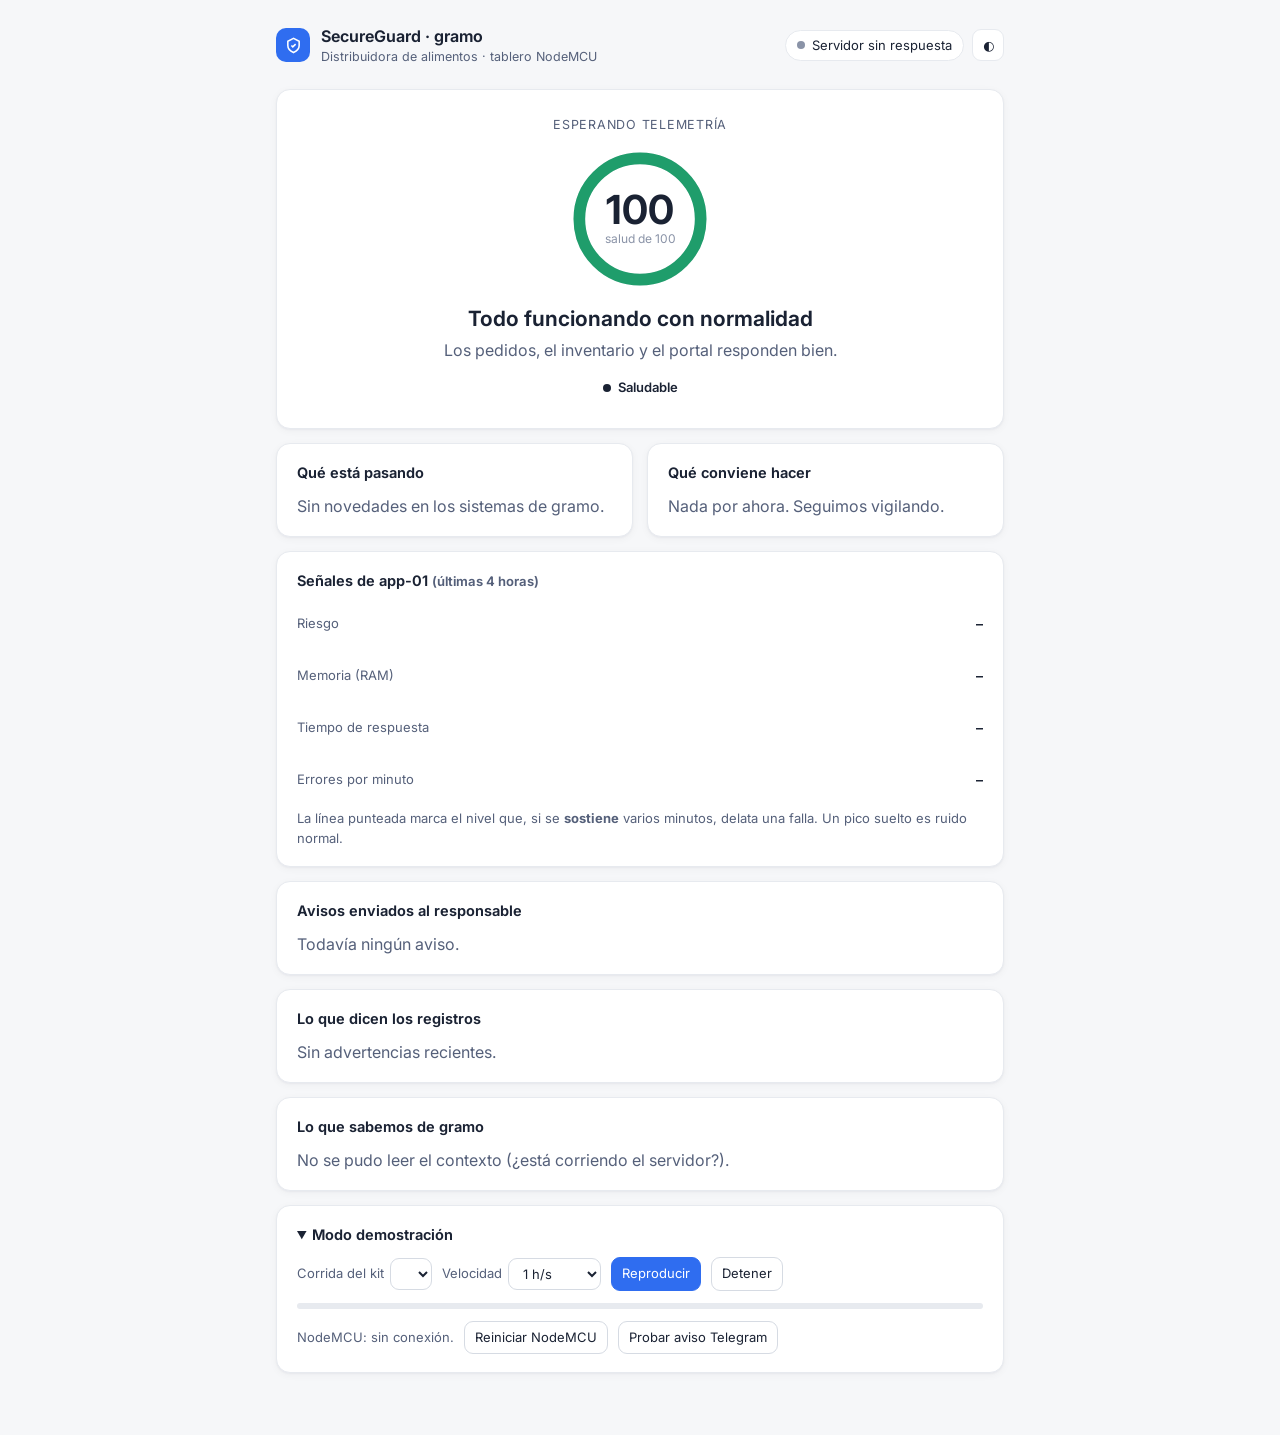
==== dashboard_nodemcu/web/index.html @ 8e13d4ff "Servidor y tablero NodeMCU para el cliente gramo Nuevo dashboard_nodemcu/: servidor FastAPI (puerto " ====
<!DOCTYPE html>
<html lang="es">
<head>
  <meta charset="UTF-8">
  <meta name="viewport" content="width=device-width, initial-scale=1.0">
  <meta name="description" content="SecureGuard · gramo — Vigilancia preventiva de la distribuidora gramo con NodeMCU.">
  <title>SecureGuard · gramo</title>
  <link rel="preconnect" href="https://fonts.googleapis.com">
  <link rel="preconnect" href="https://fonts.gstatic.com" crossorigin>
  <link href="https://fonts.googleapis.com/css2?family=Inter:wght@400;500;600;700&display=swap" rel="stylesheet">
  <link rel="stylesheet" href="style.css">
</head>
<body>
  <div class="wrap">
    <header class="app">
      <div class="brand">
        <div class="mark">
          <svg width="17" height="17" viewBox="0 0 24 24" fill="none" stroke="currentColor" stroke-width="2.2"><path d="M12 2 4 6v6c0 5 3.5 8 8 10 4.5-2 8-5 8-10V6z"/><path d="M9 12l2 2 4-4"/></svg>
        </div>
        <div>
          <div class="name">SecureGuard · gramo</div>
          <div class="tag">Distribuidora de alimentos · tablero NodeMCU</div>
        </div>
      </div>
      <div class="hbtns">
        <span class="pill"><span class="pdot" id="pdot"></span><span id="fuente">Sin datos</span></span>
        <button class="ibtn" id="themeBtn" aria-label="Cambiar tema">◐</button>
      </div>
    </header>

    <!-- ESTADO GENERAL -->
    <section class="hero">
      <div class="eyebrow" id="reloj">Esperando telemetría</div>
      <div class="status-ring">
        <svg viewBox="0 0 120 120">
          <circle cx="60" cy="60" r="52" fill="none" stroke="var(--line)" stroke-width="10"/>
          <circle id="ring" cx="60" cy="60" r="52" fill="none" stroke="var(--ok)" stroke-width="10" stroke-linecap="round" stroke-dasharray="326.7" stroke-dashoffset="0" style="transition:stroke-dashoffset .4s, stroke .4s"/>
        </svg>
        <div class="ring-label">
          <div class="score" id="score">100</div>
          <div class="of">salud de 100</div>
        </div>
      </div>
      <div class="headline" id="headline">Todo funcionando con normalidad</div>
      <div class="subline" id="subline">Los pedidos, el inventario y el portal responden bien.</div>
      <div class="badge" id="badge"><span class="bd"></span><span id="badgeTxt">Saludable</span></div>
    </section>

    <!-- QUE PASA / QUE HACER -->
    <div class="cols">
      <div class="card">
        <h3>Qué está pasando</h3>
        <div id="whatText" class="muted">Sin novedades en los sistemas de gramo.</div>
        <div class="note" id="ventana" hidden></div>
      </div>
      <div class="card">
        <h3>Qué conviene hacer</h3>
        <div id="doText" class="muted">Nada por ahora. Seguimos vigilando.</div>
      </div>
    </div>

    <!-- SEÑALES -->
    <section class="card">
      <h3>Señales de app-01 <span class="muted small">(últimas 4 horas)</span></h3>
      <div class="spark" data-campo="riesgo" data-titulo="Riesgo" data-unidad="" data-max="100" data-umbral="65"></div>
      <div class="spark" data-campo="ram" data-titulo="Memoria (RAM)" data-unidad="%" data-max="100" data-umbral="82"></div>
      <div class="spark" data-campo="latencia" data-titulo="Tiempo de respuesta" data-unidad=" ms" data-max="300" data-umbral="180"></div>
      <div class="spark" data-campo="errores" data-titulo="Errores por minuto" data-unidad="" data-max="15" data-umbral="4"></div>
      <div class="small muted">La línea punteada marca el nivel que, si se <b>sostiene</b> varios minutos, delata una falla. Un pico suelto es ruido normal.</div>
    </section>

    <!-- AVISOS -->
    <section class="card">
      <h3>Avisos enviados al responsable</h3>
      <div id="avisos" class="muted">Todavía ningún aviso.</div>
      <div class="small muted" id="telegram"></div>
    </section>

    <!-- REGISTROS -->
    <section class="card">
      <h3>Lo que dicen los registros</h3>
      <div id="registros" class="muted">Sin advertencias recientes.</div>
    </section>

    <!-- CONTEXTO -->
    <section class="card">
      <h3>Lo que sabemos de gramo</h3>
      <div id="contexto" class="muted">Cargando…</div>
    </section>

    <!-- CONTROL -->
    <details class="card demo" open>
      <summary>Modo demostración</summary>
      <div class="ctl">
        <label>Corrida del kit <select id="corrida"></select></label>
        <label>Velocidad <select id="velocidad">
          <option value="lenta">10 min/s</option>
          <option value="media" selected>1 h/s</option>
          <option value="rapida">4 h/s</option>
        </select></label>
        <button id="btnIniciar" class="primary">Reproducir</button>
        <button id="btnDetener">Detener</button>
      </div>
      <div class="bar"><div id="progreso"></div></div>
      <div class="ctl">
        <span id="nodemcu" class="small muted">NodeMCU: sin conexión.</span>
        <button id="btnNodeReset">Reiniciar NodeMCU</button>
        <button id="btnProbar">Probar aviso Telegram</button>
      </div>
    </details>
  </div>
  <div id="tip" class="tip" hidden></div>
  <script src="app.js"></script>
</body>
</html>
---- dashboard_nodemcu/web/style.css ----
/* ======================================================
   SecureGuard · gramo — Tablero NodeMCU
   Mismo lenguaje visual que dashboard/: sobrio, legible
   para quien no es de Sistemas; verde/ambar/rojo solo como estado.
   ====================================================== */

:root {
  --bg: #f6f7f9; --card: #ffffff; --line: #e7eaef; --line-strong: #d6dbe3;
  --ink: #1a2233; --ink-soft: #55607a; --ink-faint: #8a93a7;
  --accent: #2f6df0; --accent-soft: #eaf1fe;
  --ok: #1f9d6b;  --ok-bg: #e7f5ef;
  --warn: #c98a12; --warn-bg: #fbf2df;
  --crit: #d4473f; --crit-bg: #fbe9e8;
  --sans: "Inter", system-ui, -apple-system, "Segoe UI", sans-serif;
  --r: 14px;
  --shadow: 0 1px 2px rgba(20,30,50,.04), 0 2px 8px rgba(20,30,50,.04);
  color-scheme: light;
}
@media (prefers-color-scheme: dark) {
  :root:not([data-theme="light"]) {
    --bg: #0f131b; --card: #171c26; --line: #262d3a; --line-strong: #333c4d;
    --ink: #eaeef6; --ink-soft: #a3adc2; --ink-faint: #6b7589;
    --accent: #5b8ff5; --accent-soft: #1a2540;
    --ok: #35c489; --ok-bg: #11271f; --warn: #e5a93a; --warn-bg: #2a2212;
    --crit: #ec6a62; --crit-bg: #2c1615;
    --shadow: 0 1px 2px rgba(0,0,0,.3), 0 2px 10px rgba(0,0,0,.25);
    color-scheme: dark;
  }
}
:root[data-theme="dark"] {
  --bg: #0f131b; --card: #171c26; --line: #262d3a; --line-strong: #333c4d;
  --ink: #eaeef6; --ink-soft: #a3adc2; --ink-faint: #6b7589;
  --accent: #5b8ff5; --accent-soft: #1a2540;
  --ok: #35c489; --ok-bg: #11271f; --warn: #e5a93a; --warn-bg: #2a2212;
  --crit: #ec6a62; --crit-bg: #2c1615;
  --shadow: 0 1px 2px rgba(0,0,0,.3), 0 2px 10px rgba(0,0,0,.25);
  color-scheme: dark;
}

* { box-sizing: border-box; }
body { background: var(--bg); color: var(--ink); font-family: var(--sans); margin: 0; line-height: 1.5; -webkit-font-smoothing: antialiased; }
.wrap { max-width: 760px; margin: 0 auto; padding: 24px 16px 48px; }
.muted { color: var(--ink-soft); }
.small { font-size: 13px; }

.app { display: flex; align-items: center; justify-content: space-between; gap: 14px; margin-bottom: 22px; flex-wrap: wrap; }
.brand { display: flex; align-items: center; gap: 11px; }
.mark { width: 34px; height: 34px; border-radius: 10px; background: var(--accent); color: #fff; display: grid; place-items: center; }
.name { font-weight: 650; }
.tag { font-size: 12.5px; color: var(--ink-soft); }
.hbtns { display: flex; gap: 8px; align-items: center; }
.pill { display: inline-flex; align-items: center; gap: 7px; font-size: 13px; padding: 5px 11px; border: 1px solid var(--line); border-radius: 99px; background: var(--card); }
.pdot { width: 8px; height: 8px; border-radius: 50%; background: var(--ink-faint); }
.ibtn { border: 1px solid var(--line); background: var(--card); color: var(--ink); border-radius: 9px; width: 32px; height: 32px; cursor: pointer; }

.card, .hero { background: var(--card); border: 1px solid var(--line); border-radius: var(--r); box-shadow: var(--shadow); padding: 18px 20px; margin-bottom: 14px; }
.card h3 { margin: 0 0 10px; font-size: 14.5px; font-weight: 650; }
.hero { text-align: center; padding: 26px 20px; }
.eyebrow { font-size: 12.5px; color: var(--ink-soft); text-transform: uppercase; letter-spacing: .06em; }
.status-ring { position: relative; width: 140px; height: 140px; margin: 14px auto; }
.status-ring svg { transform: rotate(-90deg); width: 100%; height: 100%; }
.ring-label { position: absolute; inset: 0; display: grid; place-content: center; }
.score { font-size: 40px; font-weight: 700; line-height: 1; }
.of { font-size: 12px; color: var(--ink-faint); }
.headline { font-size: 21px; font-weight: 650; }
.subline { color: var(--ink-soft); max-width: 520px; margin: 4px auto 12px; }
.badge { display: inline-flex; align-items: center; gap: 7px; padding: 4px 12px; border-radius: 99px; font-size: 13px; font-weight: 600; }
.bd { width: 8px; height: 8px; border-radius: 50%; background: currentColor; }

.cols { display: grid; grid-template-columns: 1fr 1fr; gap: 14px; }
.cols { margin-bottom: 14px; }
.cols .card { margin-bottom: 0; }
@media (max-width: 640px) { .cols { grid-template-columns: 1fr; } }
.note { margin-top: 10px; font-size: 13px; padding: 8px 10px; border-radius: 9px; background: var(--accent-soft); color: var(--ink); }

/* Señales: una mini grafica por medida (un solo eje cada una) */
.spark { display: grid; grid-template-columns: 150px 1fr 74px; align-items: center; gap: 10px; margin-bottom: 8px; }
.spark .lbl { font-size: 13px; color: var(--ink-soft); }
.spark .val { font-size: 14px; font-weight: 600; text-align: right; font-variant-numeric: tabular-nums; }
.spark canvas { width: 100%; height: 44px; display: block; }
@media (max-width: 520px) { .spark { grid-template-columns: 1fr 64px; } .spark canvas { grid-column: 1 / -1; grid-row: 2; } }

.aviso { border: 1px solid var(--line); border-left: 4px solid var(--crit); border-radius: 10px; padding: 10px 12px; margin-bottom: 8px; color: var(--ink); }
.aviso .t { font-weight: 650; }
.aviso .m { font-size: 13px; color: var(--ink-soft); }
.ok-tag, .bad-tag { display: inline-block; font-size: 12px; font-weight: 600; padding: 1px 8px; border-radius: 99px; margin-top: 4px; }
.ok-tag { background: var(--ok-bg); color: var(--ok); }
.bad-tag { background: var(--crit-bg); color: var(--crit); }

.log { font-size: 13px; padding: 5px 0; border-bottom: 1px solid var(--line); color: var(--ink); }
.log:last-child { border-bottom: 0; }
.log .n { font-weight: 600; font-size: 11.5px; padding: 0 6px; border-radius: 5px; margin-right: 6px; }
.log .n.ERROR { background: var(--crit-bg); color: var(--crit); }
.log .n.WARN { background: var(--warn-bg); color: var(--warn); }

.ctx-list { margin: 4px 0 10px; padding-left: 18px; color: var(--ink); font-size: 13.5px; }

.demo summary { cursor: pointer; font-weight: 650; font-size: 14.5px; }
.ctl { display: flex; flex-wrap: wrap; gap: 10px; align-items: center; margin-top: 12px; font-size: 13px; }
.ctl label { display: flex; gap: 6px; align-items: center; color: var(--ink-soft); }
select, button { font: inherit; font-size: 13px; padding: 6px 10px; border-radius: 9px; border: 1px solid var(--line-strong); background: var(--card); color: var(--ink); }
button { cursor: pointer; }
button.primary { background: var(--accent); border-color: var(--accent); color: #fff; }
.bar { height: 6px; background: var(--line); border-radius: 99px; margin-top: 12px; overflow: hidden; }
.bar div { height: 100%; width: 0; background: var(--accent); transition: width .3s; }

.tip { position: fixed; pointer-events: none; background: var(--ink); color: var(--bg); font-size: 12px; padding: 5px 8px; border-radius: 7px; z-index: 10; white-space: nowrap; }
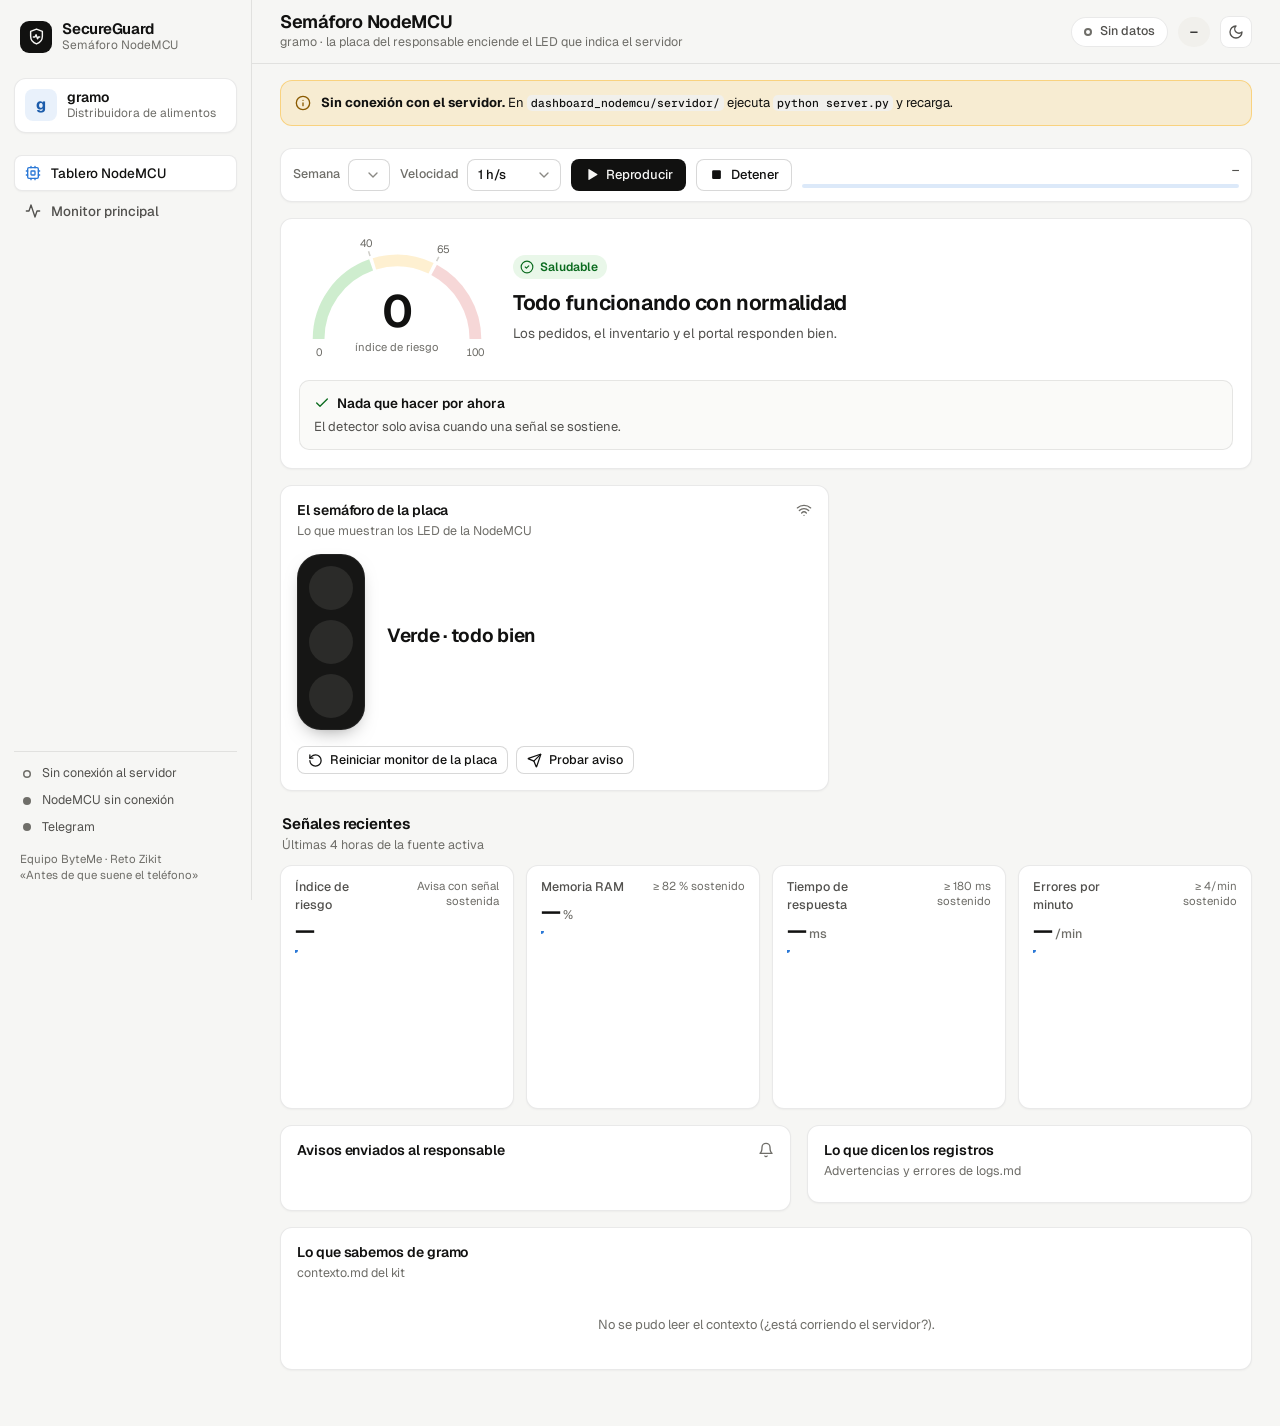
==== commit 084e54a8: "Actualizacion de archivos (nuevos y modificados, eliminando los viejos)" ====
--- a/dashboard_nodemcu/web/index.html
+++ b/dashboard_nodemcu/web/index.html
@@ -3,113 +3,182 @@
 <head>
   <meta charset="UTF-8">
   <meta name="viewport" content="width=device-width, initial-scale=1.0">
-  <meta name="description" content="SecureGuard · gramo — Vigilancia preventiva de la distribuidora gramo con NodeMCU.">
-  <title>SecureGuard · gramo</title>
+  <meta name="description" content="SecureGuard · gramo — Semáforo NodeMCU de la distribuidora de alimentos.">
+  <title>SecureGuard · Semáforo NodeMCU</title>
+  <link rel="icon" href="data:image/svg+xml,%3Csvg xmlns='http://www.w3.org/2000/svg' viewBox='0 0 32 32'%3E%3Crect width='32' height='32' rx='8' fill='%23111110'/%3E%3Cpath d='M16 6.5 9.5 9.2v5.4c0 4 2.7 7 6.5 8.4 3.8-1.4 6.5-4.4 6.5-8.4V9.2z' fill='none' stroke='%23fff' stroke-width='1.8' stroke-linejoin='round'/%3E%3Cpath d='M12.4 15.2h1.8l1.1-2.3 1.6 4.4 1.1-2.1h1.6' fill='none' stroke='%23fff' stroke-width='1.6' stroke-linecap='round' stroke-linejoin='round'/%3E%3C/svg%3E">
   <link rel="preconnect" href="https://fonts.googleapis.com">
   <link rel="preconnect" href="https://fonts.gstatic.com" crossorigin>
-  <link href="https://fonts.googleapis.com/css2?family=Inter:wght@400;500;600;700&display=swap" rel="stylesheet">
+  <link href="https://fonts.googleapis.com/css2?family=Geist:wght@400..700&family=Geist+Mono:wght@400..600&display=swap" rel="stylesheet">
+  <!-- Mismo sistema de diseno que el tablero principal (dashboard/) -->
+  <link rel="stylesheet" href="../../dashboard/style.css">
   <link rel="stylesheet" href="style.css">
+  <script>
+    try { var t = localStorage.getItem("sg-tema"); if (t) document.documentElement.dataset.theme = t; } catch (e) {}
+  </script>
 </head>
 <body>
-  <div class="wrap">
-    <header class="app">
+  <svg class="sprite" aria-hidden="true">
+    <defs>
+      <symbol id="i-logo" viewBox="0 0 24 24"><path d="M12 2.6 4.6 5.6v6.1c0 4.6 3.1 8.1 7.4 9.7 4.3-1.6 7.4-5.1 7.4-9.7V5.6z"/><path d="M8 12.6h2.1l1.3-2.8 1.9 5.1 1.3-2.3H16"/></symbol>
+      <symbol id="i-cpu" viewBox="0 0 24 24"><rect width="16" height="16" x="4" y="4" rx="2"/><rect width="6" height="6" x="9" y="9" rx="1"/><path d="M15 2v2M15 20v2M2 15h2M2 9h2M20 15h2M20 9h2M9 2v2M9 20v2"/></symbol>
+      <symbol id="i-activity" viewBox="0 0 24 24"><path d="M22 12h-4l-3 9L9 3l-3 9H2"/></symbol>
+      <symbol id="i-play" viewBox="0 0 24 24"><path d="M7 4.5v15a1 1 0 0 0 1.5.86l12.5-7.5a1 1 0 0 0 0-1.72L8.5 3.64A1 1 0 0 0 7 4.5z" fill="currentColor" stroke="none"/></symbol>
+      <symbol id="i-stop" viewBox="0 0 24 24"><rect x="5" y="5" width="14" height="14" rx="2" fill="currentColor" stroke="none"/></symbol>
+      <symbol id="i-rewind" viewBox="0 0 24 24"><path d="M3 12a9 9 0 1 0 9-9 9.75 9.75 0 0 0-6.74 2.74L3 8"/><path d="M3 3v5h5"/></symbol>
+      <symbol id="i-sun" viewBox="0 0 24 24"><circle cx="12" cy="12" r="4"/><path d="M12 2v2M12 20v2M4.93 4.93l1.41 1.41M17.66 17.66l1.41 1.41M2 12h2M20 12h2M6.34 17.66l-1.41 1.41M19.07 4.93l-1.41 1.41"/></symbol>
+      <symbol id="i-moon" viewBox="0 0 24 24"><path d="M12 3a6 6 0 0 0 9 9 9 9 0 1 1-9-9Z"/></symbol>
+      <symbol id="i-bell" viewBox="0 0 24 24"><path d="M6 8a6 6 0 0 1 12 0c0 7 3 9 3 9H3s3-2 3-9"/><path d="M10.3 21a1.94 1.94 0 0 0 3.4 0"/></symbol>
+      <symbol id="i-ok" viewBox="0 0 24 24"><circle cx="12" cy="12" r="10"/><path d="m9 12 2 2 4-4"/></symbol>
+      <symbol id="i-warn" viewBox="0 0 24 24"><path d="m21.73 18-8-14a2 2 0 0 0-3.48 0l-8 14A2 2 0 0 0 4 21h16a2 2 0 0 0 1.73-3"/><path d="M12 9v4"/><path d="M12 17h.01"/></symbol>
+      <symbol id="i-crit" viewBox="0 0 24 24"><path d="M12 16h.01"/><path d="M12 8v4"/><path d="M15.31 2a2 2 0 0 1 1.42.59l4.68 4.68A2 2 0 0 1 22 8.69v6.62a2 2 0 0 1-.59 1.42l-4.68 4.68a2 2 0 0 1-1.42.59H8.69a2 2 0 0 1-1.42-.59l-4.68-4.68A2 2 0 0 1 2 15.31V8.69a2 2 0 0 1 .59-1.42l4.68-4.68A2 2 0 0 1 8.69 2z"/></symbol>
+      <symbol id="i-send" viewBox="0 0 24 24"><path d="M14.54 21.69a.5.5 0 0 0 .94-.03l6.5-19a.5.5 0 0 0-.64-.63l-19 6.5a.5.5 0 0 0-.02.93l7.93 3.18a2 2 0 0 1 1.11 1.11z"/><path d="m21.85 2.15-10.94 10.94"/></symbol>
+      <symbol id="i-check" viewBox="0 0 24 24"><path d="M20 6 9 17l-5-5"/></symbol>
+      <symbol id="i-x" viewBox="0 0 24 24"><path d="M18 6 6 18"/><path d="m6 6 12 12"/></symbol>
+      <symbol id="i-clock" viewBox="0 0 24 24"><circle cx="12" cy="12" r="10"/><path d="M12 6v6l4 2"/></symbol>
+      <symbol id="i-calendar" viewBox="0 0 24 24"><path d="M8 2v4M16 2v4"/><rect width="18" height="18" x="3" y="4" rx="2"/><path d="M3 10h18"/></symbol>
+      <symbol id="i-info" viewBox="0 0 24 24"><circle cx="12" cy="12" r="10"/><path d="M12 16v-4"/><path d="M12 8h.01"/></symbol>
+      <symbol id="i-arrow" viewBox="0 0 24 24"><path d="M5 12h14"/><path d="m12 5 7 7-7 7"/></symbol>
+      <symbol id="i-wifi" viewBox="0 0 24 24"><path d="M12 20h.01"/><path d="M2 8.82a15 15 0 0 1 20 0"/><path d="M5 12.86a10 10 0 0 1 14 0"/><path d="M8.5 16.43a5 5 0 0 1 7 0"/></symbol>
+      <symbol id="i-database" viewBox="0 0 24 24"><ellipse cx="12" cy="5" rx="9" ry="3"/><path d="M3 5v14a9 3 0 0 0 18 0V5"/><path d="M3 12a9 3 0 0 0 18 0"/></symbol>
+    </defs>
+  </svg>
+
+  <div class="shell">
+    <aside class="sidebar" aria-label="Navegación">
       <div class="brand">
-        <div class="mark">
-          <svg width="17" height="17" viewBox="0 0 24 24" fill="none" stroke="currentColor" stroke-width="2.2"><path d="M12 2 4 6v6c0 5 3.5 8 8 10 4.5-2 8-5 8-10V6z"/><path d="M9 12l2 2 4-4"/></svg>
+        <span class="brand-mark"><svg><use href="#i-logo"/></svg></span>
+        <span><span class="brand-name">SecureGuard</span><span class="brand-sub">Semáforo NodeMCU</span></span>
+      </div>
+      <div class="tenant">
+        <span class="tenant-avatar" aria-hidden="true">g</span>
+        <span class="tenant-text"><span class="tenant-name">gramo</span><span class="tenant-sub">Distribuidora de alimentos</span></span>
+      </div>
+      <nav class="nav">
+        <a href="#" class="nav-item" aria-current="page"><svg><use href="#i-cpu"/></svg><span>Tablero NodeMCU</span></a>
+        <a href="http://localhost:9090/" class="nav-item" id="lnkPrincipal"><svg><use href="#i-activity"/></svg><span>Monitor principal</span></a>
+      </nav>
+      <div class="side-foot">
+        <div class="side-row"><span class="dot" id="dotServidor"></span><span id="txtServidor">Conectando…</span></div>
+        <div class="side-row"><span class="dot" id="dotPlaca"></span><span id="txtPlaca">NodeMCU sin conexión</span></div>
+        <div class="side-row"><span class="dot" id="dotTelegram"></span><span id="txtTelegram">Telegram</span></div>
+        <div class="side-credit">Equipo ByteMe · Reto Zikit<br>«Antes de que suene el teléfono»</div>
+      </div>
+    </aside>
+
+    <div class="main">
+      <header class="topbar">
+        <div class="top-title">
+          <h1>Semáforo NodeMCU</h1>
+          <p>gramo · la placa del responsable enciende el LED que indica el servidor</p>
         </div>
-        <div>
-          <div class="name">SecureGuard · gramo</div>
-          <div class="tag">Distribuidora de alimentos · tablero NodeMCU</div>
+        <div class="top-right">
+          <span class="live" id="livePill" data-modo="pausa"><span class="live-dot"></span><span id="liveTxt">Sin datos</span></span>
+          <span class="clock" id="reloj">—</span>
+          <button class="icon-btn" id="btnTema" aria-label="Cambiar tema claro u oscuro">
+            <svg class="only-light"><use href="#i-moon"/></svg><svg class="only-dark"><use href="#i-sun"/></svg>
+          </button>
         </div>
+      </header>
+
+      <div class="offline" id="offline" hidden>
+        <svg><use href="#i-info"/></svg>
+        <div><strong>Sin conexión con el servidor.</strong> En <code>dashboard_nodemcu/servidor/</code> ejecuta <code>python server.py</code> y recarga.</div>
       </div>
-      <div class="hbtns">
-        <span class="pill"><span class="pdot" id="pdot"></span><span id="fuente">Sin datos</span></span>
-        <button class="ibtn" id="themeBtn" aria-label="Cambiar tema">◐</button>
-      </div>
-    </header>
 
-    <!-- ESTADO GENERAL -->
-    <section class="hero">
-      <div class="eyebrow" id="reloj">Esperando telemetría</div>
-      <div class="status-ring">
-        <svg viewBox="0 0 120 120">
-          <circle cx="60" cy="60" r="52" fill="none" stroke="var(--line)" stroke-width="10"/>
-          <circle id="ring" cx="60" cy="60" r="52" fill="none" stroke="var(--ok)" stroke-width="10" stroke-linecap="round" stroke-dasharray="326.7" stroke-dashoffset="0" style="transition:stroke-dashoffset .4s, stroke .4s"/>
-        </svg>
-        <div class="ring-label">
-          <div class="score" id="score">100</div>
-          <div class="of">salud de 100</div>
-        </div>
-      </div>
-      <div class="headline" id="headline">Todo funcionando con normalidad</div>
-      <div class="subline" id="subline">Los pedidos, el inventario y el portal responden bien.</div>
-      <div class="badge" id="badge"><span class="bd"></span><span id="badgeTxt">Saludable</span></div>
-    </section>
+      <main class="content">
+        <!-- Controles: fuente de la telemetria -->
+        <section class="controls" aria-label="Repetición de una semana del kit">
+          <label class="field-inline"><span>Semana</span><select id="selCorrida"></select></label>
+          <label class="field-inline"><span>Velocidad</span>
+            <select id="selVelocidad">
+              <option value="lenta">10 min/s</option>
+              <option value="media" selected>1 h/s</option>
+              <option value="rapida">4 h/s</option>
+            </select>
+          </label>
+          <button class="btn btn-primary" id="btnIniciar"><svg><use href="#i-play"/></svg><span>Reproducir</span></button>
+          <button class="btn" id="btnDetener"><svg><use href="#i-stop"/></svg><span>Detener</span></button>
+          <div class="progress">
+            <div class="progress-txt"><span id="progTxt">—</span></div>
+            <div class="progress-bar"><i id="progBar"></i></div>
+          </div>
+        </section>
 
-    <!-- QUE PASA / QUE HACER -->
-    <div class="cols">
-      <div class="card">
-        <h3>Qué está pasando</h3>
-        <div id="whatText" class="muted">Sin novedades en los sistemas de gramo.</div>
-        <div class="note" id="ventana" hidden></div>
-      </div>
-      <div class="card">
-        <h3>Qué conviene hacer</h3>
-        <div id="doText" class="muted">Nada por ahora. Seguimos vigilando.</div>
-      </div>
+        <section class="nm-row">
+          <article class="card status-card">
+            <div class="status-top">
+              <div class="gauge" id="gauge" role="img" aria-label="Índice de riesgo"></div>
+              <div class="status-text">
+                <span class="status" id="badge" data-estado="verde"><svg><use href="#i-ok"/></svg><span>Saludable</span></span>
+                <h2 class="headline" id="headline">Todo funcionando con normalidad</h2>
+                <p class="subline" id="subline">Los pedidos, el inventario y el portal responden bien.</p>
+                <div class="note" id="nota" hidden><svg><use href="#i-calendar"/></svg><span></span></div>
+              </div>
+            </div>
+            <div class="todo" id="queHacer" data-estado="verde">
+              <div class="todo-t"><svg><use href="#i-check"/></svg><span id="todoTitulo">Nada que hacer por ahora</span></div>
+              <p id="todoTexto">El detector solo avisa cuando una señal se sostiene.</p>
+            </div>
+          </article>
+
+          <article class="card semaforo-card">
+            <div class="card-h">
+              <div><div class="card-t">El semáforo de la placa</div><div class="card-s" id="semSub">Lo que muestran los LED de la NodeMCU</div></div>
+              <svg class="card-ico"><use href="#i-wifi"/></svg>
+            </div>
+            <div class="card-b semaforo-b">
+              <div class="semaforo" id="semaforo" role="img" aria-label="Semáforo">
+                <span class="luz" data-c="rojo"></span>
+                <span class="luz" data-c="ambar"></span>
+                <span class="luz" data-c="verde"></span>
+              </div>
+              <div class="semaforo-info">
+                <div class="sem-estado" id="semEstado">Verde · todo bien</div>
+                <dl class="placa" id="placa"></dl>
+              </div>
+            </div>
+            <div class="card-b semaforo-acc">
+              <button class="btn btn-sm" id="btnNodeReset"><svg><use href="#i-rewind"/></svg><span>Reiniciar monitor de la placa</span></button>
+              <button class="btn btn-sm" id="btnProbar"><svg><use href="#i-send"/></svg><span>Probar aviso</span></button>
+            </div>
+          </article>
+        </section>
+
+        <section class="telemetry">
+          <div class="section-h">
+            <div><h3>Señales recientes</h3><p id="senalesSub">Últimas 4 horas de la fuente activa</p></div>
+          </div>
+          <div class="charts charts-4" id="graficas"></div>
+        </section>
+
+        <section class="row-d">
+          <article class="card">
+            <div class="card-h">
+              <div><div class="card-t">Avisos enviados al responsable</div><div class="card-s" id="tgTxt">&nbsp;</div></div>
+              <svg class="card-ico"><use href="#i-bell"/></svg>
+            </div>
+            <div class="card-b alerts" id="avisos"></div>
+          </article>
+          <article class="card">
+            <div class="card-h">
+              <div><div class="card-t">Lo que dicen los registros</div><div class="card-s">Advertencias y errores de logs.md</div></div>
+            </div>
+            <div class="card-b logs" id="registros"></div>
+          </article>
+        </section>
+
+        <section class="card">
+          <div class="card-h"><div><div class="card-t">Lo que sabemos de gramo</div><div class="card-s" id="ctxSub">contexto.md del kit</div></div></div>
+          <div class="card-b" id="contexto"></div>
+        </section>
+      </main>
     </div>
+  </div>
 
-    <!-- SEÑALES -->
-    <section class="card">
-      <h3>Señales de app-01 <span class="muted small">(últimas 4 horas)</span></h3>
-      <div class="spark" data-campo="riesgo" data-titulo="Riesgo" data-unidad="" data-max="100" data-umbral="65"></div>
-      <div class="spark" data-campo="ram" data-titulo="Memoria (RAM)" data-unidad="%" data-max="100" data-umbral="82"></div>
-      <div class="spark" data-campo="latencia" data-titulo="Tiempo de respuesta" data-unidad=" ms" data-max="300" data-umbral="180"></div>
-      <div class="spark" data-campo="errores" data-titulo="Errores por minuto" data-unidad="" data-max="15" data-umbral="4"></div>
-      <div class="small muted">La línea punteada marca el nivel que, si se <b>sostiene</b> varios minutos, delata una falla. Un pico suelto es ruido normal.</div>
-    </section>
+  <div class="tip" id="tip" role="tooltip" hidden></div>
+  <div class="toast" id="toast" role="status" aria-live="polite" hidden></div>
 
-    <!-- AVISOS -->
-    <section class="card">
-      <h3>Avisos enviados al responsable</h3>
-      <div id="avisos" class="muted">Todavía ningún aviso.</div>
-      <div class="small muted" id="telegram"></div>
-    </section>
-
-    <!-- REGISTROS -->
-    <section class="card">
-      <h3>Lo que dicen los registros</h3>
-      <div id="registros" class="muted">Sin advertencias recientes.</div>
-    </section>
-
-    <!-- CONTEXTO -->
-    <section class="card">
-      <h3>Lo que sabemos de gramo</h3>
-      <div id="contexto" class="muted">Cargando…</div>
-    </section>
-
-    <!-- CONTROL -->
-    <details class="card demo" open>
-      <summary>Modo demostración</summary>
-      <div class="ctl">
-        <label>Corrida del kit <select id="corrida"></select></label>
-        <label>Velocidad <select id="velocidad">
-          <option value="lenta">10 min/s</option>
-          <option value="media" selected>1 h/s</option>
-          <option value="rapida">4 h/s</option>
-        </select></label>
-        <button id="btnIniciar" class="primary">Reproducir</button>
-        <button id="btnDetener">Detener</button>
-      </div>
-      <div class="bar"><div id="progreso"></div></div>
-      <div class="ctl">
-        <span id="nodemcu" class="small muted">NodeMCU: sin conexión.</span>
-        <button id="btnNodeReset">Reiniciar NodeMCU</button>
-        <button id="btnProbar">Probar aviso Telegram</button>
-      </div>
-    </details>
-  </div>
-  <div id="tip" class="tip" hidden></div>
+  <script src="../../dashboard/charts.js"></script>
   <script src="app.js"></script>
 </body>
 </html>
--- a/dashboard/style.css
+++ b/dashboard/style.css
@@ -0,0 +1,704 @@
+/* ======================================================
+   SecureGuard · gramo — Tablero de monitoreo predictivo
+   Reto Zikit "Antes de que suene el telefono" — ByteMe
+
+   Sobrio y legible para quien no es de Sistemas. Neutros
+   calidos, un solo acento azul para datos e interaccion;
+   verde / ambar / rojo reservados al estado, siempre con
+   icono y texto. Contraste de texto >= 4.5:1 en ambos temas.
+   ====================================================== */
+
+:root {
+  color-scheme: light;
+  --page: #f6f6f4;
+  --surface: #ffffff;
+  --surface-2: #fafaf8;
+  --surface-3: #f1f0ec;
+  --hover: rgba(17, 17, 16, .045);
+  --line: rgba(17, 17, 16, .09);
+  --line-2: rgba(17, 17, 16, .16);
+  --grid: #eeede9;
+  --axis: #cfcec8;
+  --ink: #111110;
+  --ink-2: #52514e;
+  --ink-3: #6f6e69;
+  --accent: #2a78d6;
+  --accent-ink: #1c5cab;
+  --accent-wash: rgba(42, 120, 214, .10);
+  --series-1: #2a78d6;
+  --good: #0ca30c;
+  --warning: #fab219;
+  --critical: #d03b3b;
+  --good-ink: #0b6b1f;
+  --warning-ink: #8a5a00;
+  --critical-ink: #b42318;
+  --good-wash: rgba(12, 163, 12, .09);
+  --warning-wash: rgba(250, 178, 25, .15);
+  --critical-wash: rgba(208, 59, 59, .09);
+  --band: rgba(17, 17, 16, .055);
+  --hours: rgba(42, 120, 214, .055);
+  --future: rgba(246, 246, 244, .72);
+  --shadow-1: 0 1px 2px rgba(17, 17, 16, .04);
+  --shadow-2: 0 1px 2px rgba(17, 17, 16, .05), 0 12px 32px -12px rgba(17, 17, 16, .18);
+  --r: 12px;
+  --r-sm: 8px;
+  --sans: "Geist", ui-sans-serif, system-ui, -apple-system, "Segoe UI", sans-serif;
+  --mono: "Geist Mono", ui-monospace, "Cascadia Mono", "SFMono-Regular", Consolas, monospace;
+}
+
+@media (prefers-color-scheme: dark) {
+  :root:not([data-theme="light"]) {
+    color-scheme: dark;
+    --page: #0d0d0d;
+    --surface: #1a1a19;
+    --surface-2: #161615;
+    --surface-3: #252523;
+    --hover: rgba(255, 255, 255, .05);
+    --line: rgba(255, 255, 255, .085);
+    --line-2: rgba(255, 255, 255, .15);
+    --grid: #2a2a28;
+    --axis: #45443f;
+    --ink: #f0efec;
+    --ink-2: #c3c2b7;
+    --ink-3: #9a9890;
+    --accent: #3987e5;
+    --accent-ink: #7fb0f0;
+    --accent-wash: rgba(57, 135, 229, .16);
+    --series-1: #3987e5;
+    --good-ink: #5fd068;
+    --warning-ink: #f5c04a;
+    --critical-ink: #f07a72;
+    --good-wash: rgba(12, 163, 12, .15);
+    --warning-wash: rgba(250, 178, 25, .13);
+    --critical-wash: rgba(208, 59, 59, .17);
+    --band: rgba(255, 255, 255, .055);
+    --hours: rgba(57, 135, 229, .08);
+    --future: rgba(26, 26, 25, .74);
+    --shadow-1: none;
+    --shadow-2: 0 0 0 1px rgba(255, 255, 255, .03), 0 16px 40px -16px rgba(0, 0, 0, .7);
+  }
+}
+
+:root[data-theme="dark"] {
+  color-scheme: dark;
+  --page: #0d0d0d;
+  --surface: #1a1a19;
+  --surface-2: #161615;
+  --surface-3: #252523;
+  --hover: rgba(255, 255, 255, .05);
+  --line: rgba(255, 255, 255, .085);
+  --line-2: rgba(255, 255, 255, .15);
+  --grid: #2a2a28;
+  --axis: #45443f;
+  --ink: #f0efec;
+  --ink-2: #c3c2b7;
+  --ink-3: #9a9890;
+  --accent: #3987e5;
+  --accent-ink: #7fb0f0;
+  --accent-wash: rgba(57, 135, 229, .16);
+  --series-1: #3987e5;
+  --good-ink: #5fd068;
+  --warning-ink: #f5c04a;
+  --critical-ink: #f07a72;
+  --good-wash: rgba(12, 163, 12, .15);
+  --warning-wash: rgba(250, 178, 25, .13);
+  --critical-wash: rgba(208, 59, 59, .17);
+  --band: rgba(255, 255, 255, .055);
+  --hours: rgba(57, 135, 229, .08);
+  --future: rgba(26, 26, 25, .74);
+  --shadow-1: none;
+  --shadow-2: 0 0 0 1px rgba(255, 255, 255, .03), 0 16px 40px -16px rgba(0, 0, 0, .7);
+}
+
+/* ---------- Base ---------- */
+*, *::before, *::after { box-sizing: border-box; }
+html { -webkit-text-size-adjust: 100%; }
+body {
+  margin: 0;
+  background: var(--page);
+  color: var(--ink);
+  font: 400 14px/1.5 var(--sans);
+  -webkit-font-smoothing: antialiased;
+  -moz-osx-font-smoothing: grayscale;
+  text-rendering: optimizeLegibility;
+}
+h1, h2, h3, p { margin: 0; }
+code { font: 500 .88em var(--mono); background: var(--surface-3); padding: .1em .35em; border-radius: 5px; }
+button, input, select { font: inherit; color: inherit; }
+a { color: var(--accent-ink); text-decoration: none; }
+[hidden] { display: none !important; }
+.mono { font-family: var(--mono); font-variant-numeric: tabular-nums; }
+.muted { color: var(--ink-3); }
+
+.sprite { position: absolute; width: 0; height: 0; overflow: hidden; }
+svg:where(:not(.viz, .sprite)) { width: 16px; height: 16px; flex: none; }
+use { fill: none; stroke: currentColor; stroke-width: 2; stroke-linecap: round; stroke-linejoin: round; }
+:focus-visible { outline: 2px solid var(--accent); outline-offset: 2px; border-radius: 6px; }
+
+/* ---------- Estructura ---------- */
+.shell { display: grid; grid-template-columns: 252px minmax(0, 1fr); min-height: 100vh; }
+.main { min-width: 0; display: flex; flex-direction: column; }
+
+/* ---------- Barra lateral ---------- */
+.sidebar {
+  position: sticky; top: 0; height: 100vh;
+  display: flex; flex-direction: column; gap: 22px;
+  padding: 18px 14px 16px;
+  border-right: 1px solid var(--line);
+  background: var(--page);
+  overflow-y: auto;
+}
+.brand { display: flex; align-items: center; gap: 10px; padding: 2px 6px; }
+.brand-mark {
+  width: 32px; height: 32px; border-radius: 9px; display: grid; place-items: center;
+  background: var(--ink); color: var(--page); flex: none;
+}
+.brand-mark svg { width: 19px; height: 19px; }
+.brand-mark use { stroke-width: 1.8; }
+.brand-name { display: block; font-weight: 650; font-size: 15px; letter-spacing: -.015em; line-height: 1.2; }
+.brand-sub { display: block; font-size: 12px; color: var(--ink-3); line-height: 1.3; }
+
+.tenant {
+  display: flex; align-items: center; gap: 10px; padding: 10px;
+  border: 1px solid var(--line); border-radius: var(--r); background: var(--surface); box-shadow: var(--shadow-1);
+}
+.tenant-avatar {
+  width: 32px; height: 32px; border-radius: 8px; display: grid; place-items: center; flex: none;
+  background: var(--accent-wash); color: var(--accent-ink); font-weight: 700; font-size: 16px;
+}
+.tenant-name { display: block; font-weight: 600; font-size: 14px; line-height: 1.25; }
+.tenant-sub { display: block; font-size: 12px; color: var(--ink-3); line-height: 1.3; }
+
+.nav { display: flex; flex-direction: column; gap: 2px; }
+.nav-item {
+  display: flex; align-items: center; gap: 10px; height: 36px; padding: 0 10px;
+  border-radius: var(--r-sm); color: var(--ink-2); font-weight: 500; font-size: 13.5px;
+  border: 1px solid transparent; transition: background .15s, color .15s;
+}
+.nav-item:hover { background: var(--hover); color: var(--ink); }
+.nav-item[aria-current="page"] { background: var(--surface); color: var(--ink); border-color: var(--line); box-shadow: var(--shadow-1); }
+.nav-item[aria-current="page"] svg { color: var(--accent); }
+
+.side-foot { margin-top: auto; display: flex; flex-direction: column; gap: 8px; padding: 12px 6px 0; border-top: 1px solid var(--line); font-size: 12.5px; color: var(--ink-2); }
+.side-row { display: flex; align-items: center; gap: 8px; min-width: 0; }
+.side-row svg { width: 14px; height: 14px; color: var(--ink-3); }
+.side-row span:last-child { overflow: hidden; text-overflow: ellipsis; white-space: nowrap; }
+.side-credit { margin-top: 6px; font-size: 11.5px; color: var(--ink-3); line-height: 1.45; }
+.dot { width: 8px; height: 8px; border-radius: 50%; background: var(--ink-3); flex: none; margin: 0 3px; }
+.dot[data-s="ok"] { background: var(--good); }
+.dot[data-s="warn"] { background: var(--warning); }
+.dot[data-s="off"] { background: transparent; box-shadow: inset 0 0 0 1.5px var(--ink-3); }
+
+/* ---------- Barra superior ---------- */
+.topbar {
+  position: sticky; top: 0; z-index: 30;
+  display: flex; align-items: center; justify-content: space-between; gap: 16px;
+  min-height: 64px; padding: 10px 28px;
+  background: color-mix(in srgb, var(--page) 86%, transparent);
+  backdrop-filter: saturate(1.4) blur(10px);
+  -webkit-backdrop-filter: saturate(1.4) blur(10px);
+  border-bottom: 1px solid var(--line);
+}
+.top-title { min-width: 0; }
+.top-title h1 { font-size: 18px; font-weight: 650; letter-spacing: -.015em; line-height: 1.25; }
+.top-title p { font-size: 12.5px; color: var(--ink-3); white-space: nowrap; overflow: hidden; text-overflow: ellipsis; }
+.top-right { display: flex; align-items: center; gap: 10px; flex: none; }
+.live {
+  display: inline-flex; align-items: center; gap: 8px; height: 30px; padding: 0 12px;
+  border: 1px solid var(--line); border-radius: 999px; background: var(--surface);
+  font-size: 12.5px; font-weight: 500; color: var(--ink-2); white-space: nowrap;
+}
+.live-dot { width: 8px; height: 8px; border-radius: 50%; background: var(--ink-3); position: relative; }
+.live[data-modo="vivo"] { color: var(--ink); }
+.live[data-modo="vivo"] .live-dot { background: var(--accent); }
+.live[data-modo="vivo"] .live-dot::after {
+  content: ""; position: absolute; inset: -4px; border-radius: 50%;
+  border: 2px solid var(--accent); opacity: 0; animation: ping 1.6s ease-out infinite;
+}
+.live[data-modo="pausa"] .live-dot { background: transparent; box-shadow: inset 0 0 0 2px var(--ink-3); }
+@keyframes ping { 0% { transform: scale(.5); opacity: .7; } 100% { transform: scale(1.6); opacity: 0; } }
+.clock {
+  display: inline-flex; align-items: center; height: 30px; padding: 0 12px; border-radius: 999px;
+  background: var(--surface-3); font: 500 13px var(--mono); font-variant-numeric: tabular-nums; white-space: nowrap;
+}
+.icon-btn {
+  width: 32px; height: 32px; display: grid; place-items: center; border-radius: 9px;
+  border: 1px solid var(--line); background: var(--surface); color: var(--ink-2); cursor: pointer;
+}
+.icon-btn:hover { color: var(--ink); background: var(--hover); }
+.only-dark { display: none; }
+:root[data-theme="dark"] .only-dark { display: block; }
+:root[data-theme="dark"] .only-light { display: none; }
+@media (prefers-color-scheme: dark) {
+  :root:not([data-theme="light"]) .only-dark { display: block; }
+  :root:not([data-theme="light"]) .only-light { display: none; }
+}
+
+.offline {
+  display: flex; gap: 10px; align-items: flex-start; margin: 16px 28px 0; padding: 12px 14px;
+  border: 1px solid color-mix(in srgb, var(--warning) 45%, transparent); background: var(--warning-wash);
+  border-radius: var(--r); font-size: 13px; color: var(--ink);
+}
+.offline svg { color: var(--warning-ink); margin-top: 2px; }
+
+/* ---------- Contenido ---------- */
+.content { width: 100%; max-width: 1520px; padding: 22px 28px 56px; display: flex; flex-direction: column; gap: 16px; }
+.lead { font-size: 14px; color: var(--ink-2); max-width: 82ch; }
+.fine { font-size: 12.5px; color: var(--ink-3); line-height: 1.55; }
+.fine.method { max-width: 96ch; }
+
+.card { background: var(--surface); border: 1px solid var(--line); border-radius: var(--r); box-shadow: var(--shadow-1); min-width: 0; }
+.card-h { display: flex; align-items: flex-start; justify-content: space-between; gap: 12px; padding: 14px 16px 0; }
+.card-h.wrap { flex-wrap: wrap; }
+.card-t { font-size: 14px; font-weight: 600; letter-spacing: -.005em; }
+.card-s { font-size: 12.5px; color: var(--ink-3); margin-top: 1px; }
+.card-b { padding: 14px 16px 16px; }
+.card-ico { color: var(--ink-3); margin-top: 2px; }
+
+.section-h { display: flex; align-items: flex-end; justify-content: space-between; gap: 12px; flex-wrap: wrap; margin: 6px 2px 10px; }
+.section-h h3 { font-size: 15px; font-weight: 650; letter-spacing: -.01em; }
+.section-h p { font-size: 12.5px; color: var(--ink-3); }
+.section-actions { display: flex; gap: 8px; align-items: center; }
+
+/* ---------- KPIs ---------- */
+.kpis { display: grid; grid-template-columns: repeat(4, minmax(0, 1fr)); gap: 12px; }
+.kpis-5 { grid-template-columns: repeat(5, minmax(0, 1fr)); }
+.kpi {
+  background: var(--surface); border: 1px solid var(--line); border-radius: var(--r); box-shadow: var(--shadow-1);
+  padding: 14px 16px 13px; min-width: 0;
+}
+.kpi-label { font-size: 12.5px; color: var(--ink-2); font-weight: 500; }
+.kpi-value { font-size: 28px; font-weight: 650; letter-spacing: -.025em; line-height: 1.15; margin-top: 4px; }
+.kpi-value small { font-size: 15px; font-weight: 500; color: var(--ink-3); letter-spacing: 0; margin-left: 2px; }
+.kpi-sub { font-size: 12px; color: var(--ink-3); margin-top: 3px; white-space: nowrap; overflow: hidden; text-overflow: ellipsis; }
+.kpi.loading .kpi-value { color: var(--ink-3); }
+
+/* ---------- Controles ---------- */
+.controls {
+  display: flex; flex-wrap: wrap; align-items: center; gap: 10px;
+  padding: 10px 12px; background: var(--surface); border: 1px solid var(--line); border-radius: var(--r); box-shadow: var(--shadow-1);
+}
+.field-inline { display: inline-flex; align-items: center; gap: 8px; font-size: 12.5px; color: var(--ink-3); font-weight: 500; }
+select {
+  height: 32px; padding: 0 30px 0 10px; border-radius: var(--r-sm); border: 1px solid var(--line-2);
+  background-color: var(--surface); color: var(--ink); font-size: 13px; font-weight: 500; cursor: pointer;
+  appearance: none; -webkit-appearance: none; min-width: 0;
+  background-image: url("data:image/svg+xml,%3Csvg xmlns='http://www.w3.org/2000/svg' width='16' height='16' viewBox='0 0 24 24' fill='none' stroke='%238a8984' stroke-width='2' stroke-linecap='round' stroke-linejoin='round'%3E%3Cpath d='m6 9 6 6 6-6'/%3E%3C/svg%3E");
+  background-repeat: no-repeat; background-position: right 8px center;
+}
+select:hover { border-color: color-mix(in srgb, var(--ink) 30%, transparent); }
+input[type="text"] {
+  height: 34px; width: 100%; padding: 0 10px; border-radius: var(--r-sm); border: 1px solid var(--line-2);
+  background: var(--surface); font-size: 13px;
+}
+.btn {
+  display: inline-flex; align-items: center; justify-content: center; gap: 7px; height: 32px; padding: 0 12px;
+  border-radius: var(--r-sm); border: 1px solid var(--line-2); background: var(--surface); color: var(--ink);
+  font-size: 13px; font-weight: 500; cursor: pointer; white-space: nowrap; transition: background .15s, border-color .15s, opacity .15s;
+}
+.btn:hover { background: var(--hover); }
+.btn:disabled { opacity: .45; cursor: not-allowed; }
+.btn svg { width: 15px; height: 15px; }
+.btn-primary { background: var(--ink); color: var(--page); border-color: transparent; }
+.btn-primary:hover { background: color-mix(in srgb, var(--ink) 86%, var(--page)); }
+.btn-primary:disabled:hover { background: var(--ink); }
+.btn-ghost { border-color: transparent; background: transparent; color: var(--ink-2); }
+.btn-ghost:hover { color: var(--ink); }
+.btn-ghost[aria-pressed="true"] { background: var(--surface-3); color: var(--ink); }
+.btn-sm { height: 28px; padding: 0 10px; font-size: 12.5px; }
+.btn-block { width: 100%; height: 36px; }
+.link-btn { border: 0; background: none; padding: 0; color: var(--accent-ink); font-size: 12.5px; font-weight: 500; cursor: pointer; display: inline-flex; align-items: center; gap: 4px; }
+.link-btn svg { width: 13px; height: 13px; }
+.link-btn:hover { text-decoration: underline; text-underline-offset: 2px; }
+
+.seg { display: inline-flex; padding: 2px; gap: 2px; border-radius: 9px; background: var(--surface-3); border: 1px solid var(--line); }
+.seg button {
+  height: 26px; padding: 0 10px; border: 0; border-radius: 7px; background: transparent;
+  color: var(--ink-2); font-size: 12.5px; font-weight: 500; cursor: pointer; white-space: nowrap;
+}
+.seg button:hover { color: var(--ink); }
+.seg button[aria-pressed="true"] { background: var(--surface); color: var(--ink); box-shadow: 0 1px 2px rgba(0, 0, 0, .08), 0 0 0 1px var(--line); }
+.seg-sm button { height: 22px; padding: 0 8px; font-size: 12px; }
+.seg-full { display: flex; width: 100%; }
+.seg-full button { flex: 1; height: 30px; }
+
+.progress { flex: 1 1 150px; min-width: 140px; display: flex; flex-direction: column; gap: 6px; margin-left: auto; }
+.progress-txt { font: 500 12px var(--mono); color: var(--ink-2); text-align: right; font-variant-numeric: tabular-nums; white-space: nowrap; overflow: hidden; text-overflow: ellipsis; }
+.progress-bar { height: 4px; border-radius: 999px; background: color-mix(in srgb, var(--accent) 16%, transparent); overflow: hidden; }
+.progress-bar i { display: block; height: 100%; width: 0; background: var(--accent); border-radius: inherit; transition: width .25s linear; }
+
+/* ---------- Estado ---------- */
+.row-a { display: grid; grid-template-columns: minmax(0, 1.3fr) minmax(0, 1fr) minmax(0, .9fr); gap: 16px; }
+.status-card { padding: 18px; display: flex; flex-direction: column; }
+.status-top { display: grid; grid-template-columns: 196px minmax(0, 1fr); gap: 18px; align-items: center; }
+.gauge svg { width: 100%; height: auto; display: block; }
+.status-text { min-width: 0; }
+.status {
+  display: inline-flex; align-items: center; gap: 6px; height: 24px; padding: 0 9px 0 7px;
+  border-radius: 999px; font-size: 12px; font-weight: 600;
+}
+.status svg { width: 14px; height: 14px; }
+.status[data-estado="verde"] { background: var(--good-wash); color: var(--good-ink); }
+.status[data-estado="ambar"] { background: var(--warning-wash); color: var(--warning-ink); }
+.status[data-estado="rojo"] { background: var(--critical-wash); color: var(--critical-ink); }
+.headline { font-size: 21px; font-weight: 650; letter-spacing: -.02em; line-height: 1.25; margin-top: 10px; text-wrap: balance; }
+.subline { font-size: 13.5px; color: var(--ink-2); margin-top: 6px; line-height: 1.5; }
+.note {
+  display: inline-flex; align-items: flex-start; gap: 7px; margin-top: 10px; padding: 6px 10px;
+  border-radius: var(--r-sm); background: var(--surface-3); font-size: 12.5px; color: var(--ink-2);
+}
+.note svg { width: 14px; height: 14px; margin-top: 2px; color: var(--ink-3); }
+
+.systems { display: grid; grid-template-columns: minmax(0, 1fr); gap: 6px; margin-top: auto; padding-top: 18px; }
+.sys {
+  display: grid; grid-template-columns: 30px minmax(0, 1fr) auto; gap: 10px; align-items: center;
+  padding: 7px 10px; border-radius: 10px; background: var(--surface-2); border: 1px solid var(--line);
+}
+.sys-ico { width: 30px; height: 30px; border-radius: 8px; display: grid; place-items: center; background: var(--surface); border: 1px solid var(--line); color: var(--ink-2); }
+.sys-ico svg { width: 15px; height: 15px; }
+.sys-body { min-width: 0; }
+.sys-name { display: block; font-size: 13px; font-weight: 600; white-space: nowrap; overflow: hidden; text-overflow: ellipsis; line-height: 1.3; }
+.sys-read { display: block; font-size: 12px; color: var(--ink-3); font-variant-numeric: tabular-nums; white-space: nowrap; overflow: hidden; text-overflow: ellipsis; }
+.sys-state { display: inline-flex; align-items: center; gap: 6px; font-size: 12px; font-weight: 500; color: var(--ink-2); white-space: nowrap; }
+.sys-state i { width: 7px; height: 7px; border-radius: 50%; background: var(--good); flex: none; }
+.sys[data-estado="ambar"] .sys-state i { background: var(--warning); }
+.sys[data-estado="rojo"] .sys-state i { background: var(--critical); }
+.sys[data-estado="ambar"] { border-color: color-mix(in srgb, var(--warning) 45%, transparent); }
+.sys[data-estado="rojo"] { border-color: color-mix(in srgb, var(--critical) 45%, transparent); background: var(--critical-wash); }
+.sys[data-estado="rojo"] .sys-state { color: var(--critical-ink); }
+
+/* Evidencia */
+.rules { display: flex; flex-direction: column; gap: 12px; }
+.rule-top { display: flex; justify-content: space-between; gap: 8px; align-items: baseline; }
+.rule-name { font-size: 13px; font-weight: 500; }
+.rule-val { font: 500 12px var(--mono); color: var(--ink-2); font-variant-numeric: tabular-nums; white-space: nowrap; }
+.rule-cap { font-size: 11.5px; color: var(--ink-3); margin-top: 4px; }
+.meters { display: flex; gap: 6px; margin-top: 6px; }
+.meter {
+  --m: var(--series-1);
+  flex: 1; height: 6px; border-radius: 999px; overflow: hidden;
+  background: color-mix(in srgb, var(--m) 16%, transparent);
+}
+.meter > i { display: block; height: 100%; width: 0; border-radius: inherit; background: var(--m); transition: width .3s ease; }
+.meter[data-nivel="medio"] { --m: var(--warning); }
+.meter[data-nivel="lleno"] { --m: var(--critical); }
+
+.todo { margin-top: 16px; padding: 12px 14px; border-radius: 10px; border: 1px solid var(--line); background: var(--surface-2); }
+.todo[data-estado="ambar"] { background: var(--warning-wash); border-color: color-mix(in srgb, var(--warning) 40%, transparent); }
+.todo[data-estado="rojo"] { background: var(--critical-wash); border-color: color-mix(in srgb, var(--critical) 38%, transparent); }
+.todo-t { display: flex; align-items: center; gap: 7px; font-size: 13.5px; font-weight: 600; }
+.todo-t svg { color: var(--good-ink); }
+.todo[data-estado="ambar"] .todo-t svg { color: var(--warning-ink); }
+.todo[data-estado="rojo"] .todo-t svg { color: var(--critical-ink); }
+.todo p { font-size: 13px; color: var(--ink-2); margin-top: 4px; line-height: 1.5; }
+.pista {
+  display: flex; align-items: flex-start; gap: 7px; margin-top: 10px; padding: 7px 9px; border-radius: 7px;
+  background: var(--surface); border: 1px solid var(--line); font: 12px/1.45 var(--mono); color: var(--ink-2);
+}
+.pista svg { width: 13px; height: 13px; margin-top: 2px; color: var(--ink-3); }
+
+/* Telefono */
+.phone { border: 1px solid var(--line); border-radius: 16px; background: var(--surface-2); overflow: hidden; }
+.phone-head { display: flex; align-items: center; gap: 10px; padding: 10px 12px; border-bottom: 1px solid var(--line); background: var(--surface); }
+.bot-avatar { width: 30px; height: 30px; border-radius: 50%; background: var(--ink); color: var(--page); display: grid; place-items: center; flex: none; }
+.bot-avatar svg { width: 17px; height: 17px; }
+.bot-name { display: block; font-size: 13px; font-weight: 600; line-height: 1.2; }
+.bot-sub { display: block; font-size: 11.5px; color: var(--ink-3); }
+.phone-body { padding: 12px; min-height: 196px; display: flex; flex-direction: column; justify-content: flex-end; gap: 8px; }
+.phone-empty { font-size: 12.5px; color: var(--ink-3); text-align: center; padding: 18px 8px; margin: auto 0; }
+.phone-prev { align-self: center; font-size: 11px; color: var(--ink-3); background: var(--surface-3); padding: 2px 9px; border-radius: 999px; }
+.bubble {
+  background: var(--surface); border: 1px solid var(--line); border-radius: 14px 14px 14px 4px;
+  padding: 10px 12px; box-shadow: var(--shadow-1); animation: entra .35s ease both;
+}
+.bubble-t { font-size: 13px; font-weight: 650; display: flex; gap: 6px; align-items: flex-start; }
+.bubble-t svg { color: var(--critical); margin-top: 1px; }
+.bubble p { font-size: 12.5px; color: var(--ink-2); margin-top: 4px; line-height: 1.45; }
+.bubble .b-do { margin-top: 6px; color: var(--ink); }
+.bubble-meta { display: flex; justify-content: space-between; gap: 8px; margin-top: 8px; font: 11px var(--mono); color: var(--ink-3); }
+.tg-state { font-size: 12px; color: var(--ink-3); margin-top: 8px; display: flex; gap: 6px; align-items: center; }
+.tg-state svg { width: 13px; height: 13px; }
+@keyframes entra { from { opacity: 0; transform: translateY(6px); } to { opacity: 1; transform: none; } }
+
+/* ---------- Linea de tiempo ---------- */
+.week-chips { display: flex; flex-wrap: wrap; gap: 6px; }
+.chip {
+  display: inline-flex; align-items: center; gap: 5px; height: 24px; padding: 0 9px; border-radius: 999px;
+  background: var(--surface-3); font-size: 12px; color: var(--ink-2); white-space: nowrap;
+}
+.chip b { color: var(--ink); font-weight: 600; }
+.chip svg { width: 13px; height: 13px; }
+.chip.ok { background: var(--good-wash); color: var(--good-ink); }
+.chip.bad { background: var(--critical-wash); color: var(--critical-ink); }
+.legend { display: flex; flex-wrap: wrap; gap: 6px 16px; padding: 12px 16px 0; font-size: 12px; color: var(--ink-2); }
+.legend span { display: inline-flex; align-items: center; gap: 6px; }
+.lk { display: inline-block; flex: none; }
+.lk-line { width: 16px; height: 2px; border-radius: 2px; background: linear-gradient(90deg, var(--good), var(--warning), var(--critical)); }
+.lk-dash { width: 16px; border-top: 1.5px dashed var(--critical); }
+.lk-alert { width: 0; height: 0; border-left: 5px solid transparent; border-right: 5px solid transparent; border-top: 8px solid var(--critical); }
+.lk-peak { width: 9px; height: 9px; border-radius: 2px; background: var(--ink); transform: rotate(45deg); }
+.lk-band { width: 14px; height: 10px; border-radius: 3px; background: var(--band); box-shadow: inset 0 0 0 1px var(--line); }
+.lk-hours { width: 14px; height: 10px; border-radius: 3px; background: var(--hours); box-shadow: inset 0 0 0 1px color-mix(in srgb, var(--accent) 25%, transparent); }
+.timeline { padding: 6px 8px 8px; position: relative; }
+.timeline svg { width: 100%; display: block; cursor: crosshair; touch-action: pan-y; }
+
+/* ---------- Graficas (SVG) ---------- */
+.viz text { font-family: var(--sans); }
+.viz .grid { stroke: var(--grid); stroke-width: 1; shape-rendering: crispEdges; }
+.viz .base { stroke: var(--axis); stroke-width: 1; shape-rendering: crispEdges; }
+.viz .tick { fill: var(--ink-3); font-size: 11px; font-variant-numeric: tabular-nums; }
+.viz .tick-day { fill: var(--ink-2); font-size: 11.5px; font-weight: 600; }
+.viz .day-sep { stroke: var(--line-2); stroke-width: 1; shape-rendering: crispEdges; }
+.viz .line { fill: none; stroke: var(--series-1); stroke-width: 2; stroke-linejoin: round; stroke-linecap: round; }
+.viz .area { fill: var(--series-1); opacity: .1; }
+.viz .risk-line { fill: none; stroke-width: 2; stroke-linejoin: round; stroke-linecap: round; }
+.viz .risk-area { opacity: .12; }
+.viz .thr { stroke: var(--critical); stroke-width: 1.25; stroke-dasharray: 4 4; shape-rendering: crispEdges; }
+.viz .thr.soft { stroke: var(--warning); }
+.viz .thr-tick { fill: var(--ink); font-weight: 600; }
+.viz .band { fill: var(--band); }
+.viz .band-label { fill: var(--ink-3); font-size: 10.5px; font-weight: 500; }
+.viz .hours { fill: var(--hours); }
+.viz .future { fill: var(--future); }
+.viz .cursor { stroke: var(--ink); stroke-width: 1.5; }
+.viz .cursor-label rect { fill: var(--ink); }
+.viz .cursor-label text { fill: var(--page); font: 500 11px var(--mono); }
+.viz .hover-line { stroke: var(--ink-3); stroke-width: 1; shape-rendering: crispEdges; }
+.viz .dot { stroke: var(--surface); stroke-width: 2; }
+.viz .alert-mark { fill: var(--critical); stroke: var(--surface); stroke-width: 1.5; }
+.viz .alert-line { stroke: var(--critical); stroke-width: 1.25; opacity: .8; }
+.viz .peak-mark { fill: var(--ink); stroke: var(--surface); stroke-width: 1.5; }
+.viz .peak-line { stroke: var(--ink); stroke-width: 1; opacity: .5; }
+.viz .lead-line { stroke: var(--critical); stroke-width: 1.5; }
+.viz .callout rect { fill: var(--surface); stroke: var(--line-2); }
+.viz .callout text { fill: var(--ink); font-size: 11px; font-weight: 600; }
+.viz .callout .sub { fill: var(--ink-3); font-weight: 500; }
+.viz .gap-mark { fill: var(--ink-3); opacity: .5; }
+.viz .hit { fill: transparent; }
+
+.charts { display: grid; grid-template-columns: repeat(3, minmax(0, 1fr)); gap: 12px; }
+.chart-card { background: var(--surface); border: 1px solid var(--line); border-radius: var(--r); box-shadow: var(--shadow-1); padding: 12px 14px 8px; min-width: 0; }
+.chart-head { display: flex; justify-content: space-between; align-items: flex-start; gap: 8px; }
+.chart-name { font-size: 12.5px; font-weight: 500; color: var(--ink-2); }
+.chart-val { font-size: 22px; font-weight: 650; letter-spacing: -.02em; line-height: 1.2; margin-top: 2px; }
+.chart-val small { font-size: 12.5px; font-weight: 500; color: var(--ink-3); margin-left: 2px; letter-spacing: 0; }
+.chart-cap { font-size: 11.5px; color: var(--ink-3); text-align: right; line-height: 1.35; max-width: 52%; }
+.chart { margin-top: 6px; }
+.chart svg { width: 100%; display: block; }
+.chart-h { display: flex; justify-content: space-between; font-size: 12.5px; color: var(--ink-2); font-weight: 500; }
+
+.table-card { overflow: hidden; }
+.table-wrap { overflow: auto; max-height: 560px; }
+table { width: 100%; border-collapse: collapse; font-size: 12.5px; }
+th, td { padding: 8px 12px; text-align: left; border-bottom: 1px solid var(--line); white-space: nowrap; }
+th { position: sticky; top: 0; z-index: 1; background: var(--surface-2); font-size: 12px; font-weight: 600; color: var(--ink-2); }
+td.num, th.num { text-align: right; font-variant-numeric: tabular-nums; }
+td.mono { font-family: var(--mono); font-size: 12px; }
+tbody tr:hover { background: var(--hover); }
+tbody tr.clickable { cursor: pointer; }
+.tag { display: inline-flex; align-items: center; gap: 4px; height: 20px; padding: 0 7px; border-radius: 6px; font-size: 11.5px; font-weight: 600; background: var(--surface-3); color: var(--ink-2); }
+.tag.ok { background: var(--good-wash); color: var(--good-ink); }
+.tag.bad { background: var(--critical-wash); color: var(--critical-ink); }
+.tag.warn { background: var(--warning-wash); color: var(--warning-ink); }
+.tag svg { width: 12px; height: 12px; }
+
+/* ---------- Avisos y registros ---------- */
+.row-d { display: grid; grid-template-columns: minmax(0, 1.15fr) minmax(0, 1fr); gap: 16px; align-items: start; }
+.alerts { display: flex; flex-direction: column; gap: 10px; }
+.alert { border: 1px solid var(--line); border-radius: 10px; padding: 12px 14px; background: var(--surface); animation: entra .35s ease both; }
+.alert.activo { border-color: color-mix(in srgb, var(--critical) 45%, transparent); box-shadow: 0 0 0 3px var(--critical-wash); }
+.alert-h { display: flex; align-items: flex-start; gap: 8px; }
+.alert-h > svg { color: var(--critical); margin-top: 2px; }
+.alert-t { font-size: 13.5px; font-weight: 600; flex: 1; min-width: 0; }
+.sys-chip { font: 500 11px var(--mono); padding: 2px 6px; border-radius: 6px; background: var(--surface-3); color: var(--ink-2); white-space: nowrap; }
+.alert-meta { display: flex; flex-wrap: wrap; gap: 4px 12px; margin: 6px 0 0 24px; font-size: 12px; color: var(--ink-3); }
+.alert-meta span { display: inline-flex; gap: 5px; align-items: center; }
+.alert-meta svg { width: 12px; height: 12px; }
+.alert-body { margin: 8px 0 0 24px; font-size: 13px; color: var(--ink-2); line-height: 1.5; }
+.alert-body b { color: var(--ink); font-weight: 600; }
+.alert-foot { display: flex; flex-wrap: wrap; gap: 6px; align-items: center; margin: 10px 0 0 24px; }
+.alert-foot .link-btn { margin-left: auto; }
+.empty { font-size: 13px; color: var(--ink-3); padding: 18px 4px; text-align: center; }
+
+.logs { max-height: 470px; overflow-y: auto; padding-top: 6px; }
+.log { display: grid; grid-template-columns: 86px 50px 64px minmax(0, 1fr); gap: 8px; align-items: baseline; padding: 6px 0; border-bottom: 1px solid var(--line); font-size: 12.5px; }
+.log:last-child { border-bottom: 0; }
+.log-t { font: 11.5px var(--mono); color: var(--ink-3); font-variant-numeric: tabular-nums; white-space: nowrap; }
+.lvl { justify-self: start; font: 600 10.5px var(--mono); padding: 1px 5px; border-radius: 5px; background: var(--surface-3); color: var(--ink-2); letter-spacing: .02em; }
+.lvl.ERROR { background: var(--critical-wash); color: var(--critical-ink); }
+.lvl.WARN { background: var(--warning-wash); color: var(--warning-ink); }
+.lvl.DEBUG { background: transparent; color: var(--ink-3); box-shadow: inset 0 0 0 1px var(--line); }
+.log-src { font-size: 11.5px; color: var(--ink-3); white-space: nowrap; overflow: hidden; text-overflow: ellipsis; }
+.log-msg { color: var(--ink); overflow-wrap: anywhere; }
+.log.nuevo { animation: entra .35s ease both; }
+
+/* ---------- Resultados ---------- */
+.grid-2 { display: grid; grid-template-columns: repeat(2, minmax(0, 1fr)); gap: 16px; }
+.grid-2-wide { grid-template-columns: minmax(0, 1.35fr) minmax(0, 1fr); }
+.strip svg { width: 100%; display: block; }
+.strip-row-label { fill: var(--ink); font-size: 12.5px; font-weight: 600; }
+.strip-row-sub { fill: var(--ink-3); font-size: 11.5px; }
+.decoys { display: flex; flex-direction: column; gap: 14px; margin-bottom: 12px; }
+.decoy-top { display: flex; justify-content: space-between; gap: 8px; font-size: 13px; }
+.decoy-top b { font-weight: 500; }
+.decoy-top span { font: 500 12px var(--mono); color: var(--ink-2); }
+.decoy .meter { margin-top: 6px; height: 6px; --m: var(--good); }
+.decoy-cap { font-size: 12.5px; color: var(--ink-3); margin-top: 6px; line-height: 1.45; }
+.check { display: inline-flex; align-items: center; gap: 7px; font-size: 12.5px; color: var(--ink-2); cursor: pointer; }
+.check input { accent-color: var(--accent); width: 15px; height: 15px; }
+.patterns { display: grid; grid-template-columns: repeat(3, minmax(0, 1fr)); gap: 12px; }
+.pattern { border: 1px solid var(--line); border-radius: 10px; padding: 12px 14px; background: var(--surface-2); }
+.pattern-day { font-size: 12px; color: var(--ink-3); font-weight: 500; text-transform: capitalize; }
+.pattern-t { font-size: 13.5px; font-weight: 600; margin-top: 2px; }
+.pattern-v { display: flex; gap: 14px; margin-top: 8px; font-size: 12.5px; color: var(--ink-2); }
+.pattern-v b { font: 600 13px var(--mono); color: var(--ink); }
+
+/* ---------- Negocio ---------- */
+.biz-hero { display: flex; justify-content: space-between; align-items: center; gap: 20px; padding: 18px 20px; flex-wrap: wrap; }
+.biz-id { display: flex; align-items: center; gap: 14px; }
+.biz-avatar { width: 52px; height: 52px; border-radius: 14px; display: grid; place-items: center; background: var(--accent-wash); color: var(--accent-ink); font-size: 26px; font-weight: 700; }
+.biz-id h2 { font-size: 22px; font-weight: 650; letter-spacing: -.02em; }
+.biz-id p { font-size: 13.5px; color: var(--ink-2); max-width: 60ch; }
+.biz-facts { display: flex; flex-wrap: wrap; gap: 8px; }
+.fact { display: inline-flex; align-items: center; gap: 7px; padding: 7px 11px; border-radius: 10px; background: var(--surface-2); border: 1px solid var(--line); font-size: 12.5px; color: var(--ink-2); }
+.fact b { color: var(--ink); font-weight: 600; }
+.fact svg { color: var(--ink-3); width: 15px; height: 15px; }
+.sys-grid { display: grid; grid-template-columns: repeat(4, minmax(0, 1fr)); gap: 12px; }
+.sys-card { padding: 16px; display: flex; flex-direction: column; gap: 10px; }
+.sys-card-h { display: flex; align-items: center; gap: 10px; }
+.sys-card-h .sys-ico { width: 34px; height: 34px; }
+.sys-card-t { font-size: 13.5px; font-weight: 600; line-height: 1.3; }
+.sys-card p { font-size: 13px; color: var(--ink-2); line-height: 1.5; }
+.sys-card .crit { font-size: 12px; color: var(--ink-3); display: flex; gap: 6px; align-items: center; }
+.sys-card .crit svg { width: 13px; height: 13px; }
+.sys-card .watch { margin-top: auto; padding-top: 10px; border-top: 1px solid var(--line); font-size: 12.5px; color: var(--ink-2); }
+.sys-card .watch b { display: block; color: var(--ink); font-weight: 600; margin-bottom: 2px; }
+.agenda svg { width: 100%; display: block; }
+.agenda-legend { display: flex; flex-wrap: wrap; gap: 6px 16px; margin-top: 10px; font-size: 12px; color: var(--ink-2); }
+.agenda-legend span { display: inline-flex; align-items: center; gap: 6px; }
+.events { display: flex; flex-direction: column; gap: 10px; }
+.event { display: flex; flex-direction: column; align-items: flex-start; gap: 7px; padding: 11px 13px; border-radius: 10px; background: var(--surface-2); border: 1px solid var(--line); }
+.event-when { display: inline-flex; align-items: center; gap: 6px; font: 600 11.5px var(--mono); padding: 3px 8px; border-radius: 6px; background: var(--surface); border: 1px solid var(--line); }
+.event-what { font-size: 13px; color: var(--ink-2); line-height: 1.5; }
+.event-what b { color: var(--ink); font-weight: 600; display: block; }
+.how { display: grid; grid-template-columns: repeat(4, minmax(0, 1fr)); gap: 12px; }
+.how-card { padding: 12px 14px; border-radius: 10px; border: 1px solid var(--line); background: var(--surface-2); }
+.how-k { font-size: 12px; color: var(--ink-3); font-weight: 500; }
+.how-t { font-size: 13.5px; font-weight: 600; margin-top: 2px; }
+.how-c { font: 500 12.5px var(--mono); color: var(--ink); margin-top: 8px; }
+.how-p { font-size: 12.5px; color: var(--ink-2); margin-top: 6px; line-height: 1.5; }
+.how-notes { grid-column: 1 / -1; display: grid; grid-template-columns: repeat(3, minmax(0, 1fr)); gap: 12px; }
+.how-note { font-size: 13px; color: var(--ink-2); line-height: 1.55; }
+.how-note b { color: var(--ink); display: block; margin-bottom: 2px; }
+
+/* ---------- Simulador ---------- */
+.sim { display: grid; grid-template-columns: minmax(280px, 360px) minmax(0, 1fr); gap: 16px; align-items: start; }
+.form { display: flex; flex-direction: column; gap: 14px; }
+.field { display: flex; flex-direction: column; gap: 7px; }
+.field > span { font-size: 12.5px; font-weight: 500; color: var(--ink-2); }
+.field select { width: 100%; height: 36px; }
+.hw { display: flex; gap: 10px; align-items: center; margin-top: 4px; }
+.hw-state { font-size: 12px; color: var(--ink-3); white-space: nowrap; }
+.actions { display: flex; gap: 8px; margin-top: 4px; }
+.actions .btn { height: 36px; }
+.actions .btn-primary { flex: 1; }
+.sim-stage { padding: 18px; display: flex; flex-direction: column; gap: 16px; }
+.sim-top { display: grid; grid-template-columns: 196px minmax(0, 1fr); gap: 18px; align-items: center; }
+.sim-chart { border-top: 1px solid var(--line); padding-top: 14px; }
+.sim-cols { display: grid; grid-template-columns: repeat(2, minmax(0, 1fr)); gap: 12px; }
+.sim-box { padding: 12px 14px; border: 1px solid var(--line); border-radius: 10px; background: var(--surface-2); display: flex; flex-direction: column; gap: 6px; }
+.box-t { font-size: 12px; font-weight: 600; color: var(--ink-3); }
+.sim-box p { font-size: 13px; line-height: 1.5; }
+.sim-box .btn { margin-top: auto; }
+.done { display: flex; align-items: center; justify-content: center; gap: 7px; height: 36px; border-radius: var(--r-sm); background: var(--good-wash); color: var(--good-ink); font-size: 13px; font-weight: 600; margin-top: auto; }
+.outcome { display: grid; grid-template-columns: repeat(3, minmax(0, 1fr)); gap: 12px; }
+.outcome > div { padding: 12px 14px; border-radius: 10px; border: 1px solid var(--line); }
+.o-label { font-size: 12px; color: var(--ink-3); font-weight: 500; }
+.o-value { font-size: 24px; font-weight: 650; letter-spacing: -.02em; margin-top: 2px; }
+.o-win { background: var(--good-wash); border-color: transparent !important; }
+.o-win .o-value { color: var(--good-ink); }
+.esp { display: grid; grid-template-columns: repeat(3, minmax(0, 1fr)); gap: 10px; }
+.esp p { grid-column: 1 / -1; font-size: 13px; }
+.esp-k { padding: 10px 12px; border-radius: 10px; background: var(--surface-2); border: 1px solid var(--line); }
+.esp-k span { display: block; font-size: 11.5px; color: var(--ink-3); }
+.esp-k b { font: 600 15px var(--mono); }
+.history { max-height: 300px; overflow-y: auto; }
+.h-item { display: grid; grid-template-columns: 64px minmax(0, 1fr) auto; gap: 10px; padding: 9px 0; border-bottom: 1px solid var(--line); align-items: start; }
+.h-item:last-child { border-bottom: 0; }
+.h-time { font: 12px var(--mono); color: var(--ink-3); padding-top: 1px; }
+.h-t { font-size: 13px; font-weight: 600; }
+.h-d { font-size: 12px; color: var(--ink-3); margin-top: 1px; overflow: hidden; text-overflow: ellipsis; display: -webkit-box; -webkit-line-clamp: 2; line-clamp: 2; -webkit-box-orient: vertical; }
+
+/* ---------- Tooltip y aviso flotante ---------- */
+.tip {
+  position: fixed; z-index: 100; pointer-events: none; min-width: 190px; max-width: 300px;
+  background: var(--surface); border: 1px solid var(--line-2); border-radius: 10px; box-shadow: var(--shadow-2);
+  padding: 9px 11px; font-size: 12px;
+}
+.tip-time { font: 500 11.5px var(--mono); color: var(--ink-3); margin-bottom: 6px; }
+.tip-row { display: grid; grid-template-columns: 12px auto minmax(0, 1fr); gap: 8px; align-items: center; padding: 1px 0; }
+.tip-key { width: 12px; height: 2px; border-radius: 2px; background: var(--series-1); }
+.tip-val { font-weight: 650; color: var(--ink); font-variant-numeric: tabular-nums; text-align: right; white-space: nowrap; }
+.tip-lab { color: var(--ink-2); white-space: nowrap; overflow: hidden; text-overflow: ellipsis; }
+.tip-note { margin-top: 6px; padding-top: 6px; border-top: 1px solid var(--line); color: var(--ink-2); }
+.toast {
+  position: fixed; z-index: 120; left: 50%; bottom: 24px; transform: translateX(-50%);
+  display: flex; gap: 8px; align-items: center; max-width: min(520px, calc(100vw - 32px));
+  padding: 10px 14px; border-radius: 10px; background: var(--ink); color: var(--page);
+  font-size: 13px; box-shadow: var(--shadow-2); animation: entra .25s ease both;
+}
+
+/* ---------- Adaptable ---------- */
+@media (max-width: 1360px) {
+  .row-a { grid-template-columns: repeat(2, minmax(0, 1fr)); }
+  .status-card { grid-column: 1 / -1; }
+  .status-card .systems { grid-template-columns: repeat(2, minmax(0, 1fr)); }
+}
+@media (max-width: 1180px) {
+  .kpis, .kpis-5 { grid-template-columns: repeat(2, minmax(0, 1fr)); }
+  .kpis-5 .kpi:last-child { grid-column: 1 / -1; }
+  .charts { grid-template-columns: repeat(2, minmax(0, 1fr)); }
+  .sys-grid, .how { grid-template-columns: repeat(2, minmax(0, 1fr)); }
+  .grid-2, .grid-2-wide { grid-template-columns: minmax(0, 1fr); }
+  .how-notes { grid-template-columns: minmax(0, 1fr); }
+}
+@media (max-width: 980px) {
+  .shell { display: block; }
+  .sidebar {
+    position: static; height: auto; flex-direction: row; flex-wrap: wrap; align-items: center; gap: 10px 16px;
+    padding: 12px 16px; border-right: 0; border-bottom: 1px solid var(--line);
+  }
+  .tenant, .side-foot { display: none; }
+  .nav { flex-direction: row; overflow-x: auto; flex: 1 1 100%; gap: 4px; scrollbar-width: none; }
+  .nav-item { flex: none; height: 34px; }
+  .topbar { padding: 10px 16px; }
+  .content { padding: 16px 16px 48px; }
+  .offline { margin: 12px 16px 0; }
+  .row-d, .sim { grid-template-columns: minmax(0, 1fr); }
+  .patterns { grid-template-columns: minmax(0, 1fr); }
+}
+@media (max-width: 720px) {
+  .row-a { grid-template-columns: minmax(0, 1fr); }
+  .status-top, .sim-top { grid-template-columns: minmax(0, 1fr); justify-items: center; text-align: center; }
+  .status-top .gauge, .sim-top .gauge { width: 220px; }
+  .status-card .systems { grid-template-columns: minmax(0, 1fr); }
+  .charts { grid-template-columns: minmax(0, 1fr); }
+  .top-title p, .clock { display: none; }
+  .progress { flex-basis: 100%; margin-left: 0; }
+  .progress-txt { text-align: left; }
+  .sys-grid, .how, .outcome, .esp, .sim-cols { grid-template-columns: minmax(0, 1fr); }
+  .log { grid-template-columns: 78px 46px minmax(0, 1fr); }
+  .log-src { display: none; }
+  .kpi-value { font-size: 24px; }
+}
+@media (max-width: 480px) {
+  .kpi { padding: 12px 12px 11px; }
+  .kpi-label { font-size: 12px; line-height: 1.3; min-height: 2.6em; }
+  .kpi-value { font-size: 22px; }
+  .kpi-value small { font-size: 13px; }
+  .kpi-sub { white-space: normal; font-size: 11.5px; line-height: 1.35; }
+  .controls .btn span { display: none; }
+}
+@media (prefers-reduced-motion: reduce) {
+  *, *::before, *::after { animation: none !important; transition: none !important; }
+}
--- a/dashboard_nodemcu/web/style.css
+++ b/dashboard_nodemcu/web/style.css
@@ -1,107 +1,45 @@
 /* ======================================================
    SecureGuard · gramo — Tablero NodeMCU
-   Mismo lenguaje visual que dashboard/: sobrio, legible
-   para quien no es de Sistemas; verde/ambar/rojo solo como estado.
+   Usa el sistema de diseno del tablero principal
+   (dashboard/style.css). Aqui solo va lo propio de la
+   placa: el semaforo fisico y su informacion.
    ====================================================== */
 
-:root {
-  --bg: #f6f7f9; --card: #ffffff; --line: #e7eaef; --line-strong: #d6dbe3;
-  --ink: #1a2233; --ink-soft: #55607a; --ink-faint: #8a93a7;
-  --accent: #2f6df0; --accent-soft: #eaf1fe;
-  --ok: #1f9d6b;  --ok-bg: #e7f5ef;
-  --warn: #c98a12; --warn-bg: #fbf2df;
-  --crit: #d4473f; --crit-bg: #fbe9e8;
-  --sans: "Inter", system-ui, -apple-system, "Segoe UI", sans-serif;
-  --r: 14px;
-  --shadow: 0 1px 2px rgba(20,30,50,.04), 0 2px 8px rgba(20,30,50,.04);
-  color-scheme: light;
+.nm-row { display: grid; grid-template-columns: minmax(0, 1.35fr) minmax(0, 1fr); gap: 16px; }
+.nm-row .status-card .todo { margin-top: 18px; }
+.charts-4 { grid-template-columns: repeat(4, minmax(0, 1fr)); }
+
+.semaforo-card { display: flex; flex-direction: column; }
+.semaforo-b { display: flex; gap: 22px; align-items: center; }
+.semaforo {
+  display: flex; flex-direction: column; gap: 10px; padding: 12px; flex: none;
+  border-radius: 24px; background: #161615; box-shadow: inset 0 0 0 1px rgba(255, 255, 255, .06), 0 8px 20px -10px rgba(0, 0, 0, .5);
 }
-@media (prefers-color-scheme: dark) {
-  :root:not([data-theme="light"]) {
-    --bg: #0f131b; --card: #171c26; --line: #262d3a; --line-strong: #333c4d;
-    --ink: #eaeef6; --ink-soft: #a3adc2; --ink-faint: #6b7589;
-    --accent: #5b8ff5; --accent-soft: #1a2540;
-    --ok: #35c489; --ok-bg: #11271f; --warn: #e5a93a; --warn-bg: #2a2212;
-    --crit: #ec6a62; --crit-bg: #2c1615;
-    --shadow: 0 1px 2px rgba(0,0,0,.3), 0 2px 10px rgba(0,0,0,.25);
-    color-scheme: dark;
-  }
+.luz { width: 44px; height: 44px; border-radius: 50%; background: #2b2b29; transition: background .3s, box-shadow .3s; }
+.semaforo[data-estado="rojo"] .luz[data-c="rojo"] { background: var(--critical); box-shadow: 0 0 22px 3px rgba(208, 59, 59, .6); }
+.semaforo[data-estado="ambar"] .luz[data-c="ambar"] { background: var(--warning); box-shadow: 0 0 22px 3px rgba(250, 178, 25, .55); }
+.semaforo[data-estado="verde"] .luz[data-c="verde"] { background: var(--good); box-shadow: 0 0 22px 3px rgba(12, 163, 12, .5); }
+.semaforo[data-apagado] .luz { background: #2b2b29 !important; box-shadow: none !important; }
+.semaforo-info { min-width: 0; flex: 1; }
+.sem-estado { font-size: 19px; font-weight: 650; letter-spacing: -.015em; }
+.placa { display: grid; grid-template-columns: auto minmax(0, 1fr); gap: 5px 14px; margin: 12px 0 0; font-size: 12.5px; }
+.placa dt { color: var(--ink-3); }
+.placa dd { margin: 0; font-family: var(--mono); font-size: 12px; color: var(--ink); overflow: hidden; text-overflow: ellipsis; white-space: nowrap; }
+.semaforo-acc { display: flex; flex-wrap: wrap; gap: 8px; margin-top: auto; padding-top: 0; }
+
+.ctx-sys { display: grid; grid-template-columns: repeat(4, minmax(0, 1fr)); gap: 10px; }
+.ctx-item { padding: 11px 13px; border-radius: 10px; border: 1px solid var(--line); background: var(--surface-2); }
+.ctx-item b { display: block; font-size: 13px; font-weight: 600; }
+.ctx-item p { font-size: 12.5px; color: var(--ink-2); margin-top: 3px; line-height: 1.45; }
+.ctx-item span { display: block; font-size: 11.5px; color: var(--ink-3); margin-top: 6px; }
+.ctx-picos { display: flex; flex-wrap: wrap; gap: 6px; margin-top: 12px; }
+
+@media (max-width: 1180px) {
+  .charts-4 { grid-template-columns: repeat(2, minmax(0, 1fr)); }
+  .ctx-sys { grid-template-columns: repeat(2, minmax(0, 1fr)); }
 }
-:root[data-theme="dark"] {
-  --bg: #0f131b; --card: #171c26; --line: #262d3a; --line-strong: #333c4d;
-  --ink: #eaeef6; --ink-soft: #a3adc2; --ink-faint: #6b7589;
-  --accent: #5b8ff5; --accent-soft: #1a2540;
-  --ok: #35c489; --ok-bg: #11271f; --warn: #e5a93a; --warn-bg: #2a2212;
-  --crit: #ec6a62; --crit-bg: #2c1615;
-  --shadow: 0 1px 2px rgba(0,0,0,.3), 0 2px 10px rgba(0,0,0,.25);
-  color-scheme: dark;
+@media (max-width: 980px) { .nm-row { grid-template-columns: minmax(0, 1fr); } }
+@media (max-width: 720px) {
+  .charts-4, .ctx-sys { grid-template-columns: minmax(0, 1fr); }
+  .luz { width: 38px; height: 38px; }
 }
-
-* { box-sizing: border-box; }
-body { background: var(--bg); color: var(--ink); font-family: var(--sans); margin: 0; line-height: 1.5; -webkit-font-smoothing: antialiased; }
-.wrap { max-width: 760px; margin: 0 auto; padding: 24px 16px 48px; }
-.muted { color: var(--ink-soft); }
-.small { font-size: 13px; }
-
-.app { display: flex; align-items: center; justify-content: space-between; gap: 14px; margin-bottom: 22px; flex-wrap: wrap; }
-.brand { display: flex; align-items: center; gap: 11px; }
-.mark { width: 34px; height: 34px; border-radius: 10px; background: var(--accent); color: #fff; display: grid; place-items: center; }
-.name { font-weight: 650; }
-.tag { font-size: 12.5px; color: var(--ink-soft); }
-.hbtns { display: flex; gap: 8px; align-items: center; }
-.pill { display: inline-flex; align-items: center; gap: 7px; font-size: 13px; padding: 5px 11px; border: 1px solid var(--line); border-radius: 99px; background: var(--card); }
-.pdot { width: 8px; height: 8px; border-radius: 50%; background: var(--ink-faint); }
-.ibtn { border: 1px solid var(--line); background: var(--card); color: var(--ink); border-radius: 9px; width: 32px; height: 32px; cursor: pointer; }
-
-.card, .hero { background: var(--card); border: 1px solid var(--line); border-radius: var(--r); box-shadow: var(--shadow); padding: 18px 20px; margin-bottom: 14px; }
-.card h3 { margin: 0 0 10px; font-size: 14.5px; font-weight: 650; }
-.hero { text-align: center; padding: 26px 20px; }
-.eyebrow { font-size: 12.5px; color: var(--ink-soft); text-transform: uppercase; letter-spacing: .06em; }
-.status-ring { position: relative; width: 140px; height: 140px; margin: 14px auto; }
-.status-ring svg { transform: rotate(-90deg); width: 100%; height: 100%; }
-.ring-label { position: absolute; inset: 0; display: grid; place-content: center; }
-.score { font-size: 40px; font-weight: 700; line-height: 1; }
-.of { font-size: 12px; color: var(--ink-faint); }
-.headline { font-size: 21px; font-weight: 650; }
-.subline { color: var(--ink-soft); max-width: 520px; margin: 4px auto 12px; }
-.badge { display: inline-flex; align-items: center; gap: 7px; padding: 4px 12px; border-radius: 99px; font-size: 13px; font-weight: 600; }
-.bd { width: 8px; height: 8px; border-radius: 50%; background: currentColor; }
-
-.cols { display: grid; grid-template-columns: 1fr 1fr; gap: 14px; }
-.cols { margin-bottom: 14px; }
-.cols .card { margin-bottom: 0; }
-@media (max-width: 640px) { .cols { grid-template-columns: 1fr; } }
-.note { margin-top: 10px; font-size: 13px; padding: 8px 10px; border-radius: 9px; background: var(--accent-soft); color: var(--ink); }
-
-/* Señales: una mini grafica por medida (un solo eje cada una) */
-.spark { display: grid; grid-template-columns: 150px 1fr 74px; align-items: center; gap: 10px; margin-bottom: 8px; }
-.spark .lbl { font-size: 13px; color: var(--ink-soft); }
-.spark .val { font-size: 14px; font-weight: 600; text-align: right; font-variant-numeric: tabular-nums; }
-.spark canvas { width: 100%; height: 44px; display: block; }
-@media (max-width: 520px) { .spark { grid-template-columns: 1fr 64px; } .spark canvas { grid-column: 1 / -1; grid-row: 2; } }
-
-.aviso { border: 1px solid var(--line); border-left: 4px solid var(--crit); border-radius: 10px; padding: 10px 12px; margin-bottom: 8px; color: var(--ink); }
-.aviso .t { font-weight: 650; }
-.aviso .m { font-size: 13px; color: var(--ink-soft); }
-.ok-tag, .bad-tag { display: inline-block; font-size: 12px; font-weight: 600; padding: 1px 8px; border-radius: 99px; margin-top: 4px; }
-.ok-tag { background: var(--ok-bg); color: var(--ok); }
-.bad-tag { background: var(--crit-bg); color: var(--crit); }
-
-.log { font-size: 13px; padding: 5px 0; border-bottom: 1px solid var(--line); color: var(--ink); }
-.log:last-child { border-bottom: 0; }
-.log .n { font-weight: 600; font-size: 11.5px; padding: 0 6px; border-radius: 5px; margin-right: 6px; }
-.log .n.ERROR { background: var(--crit-bg); color: var(--crit); }
-.log .n.WARN { background: var(--warn-bg); color: var(--warn); }
-
-.ctx-list { margin: 4px 0 10px; padding-left: 18px; color: var(--ink); font-size: 13.5px; }
-
-.demo summary { cursor: pointer; font-weight: 650; font-size: 14.5px; }
-.ctl { display: flex; flex-wrap: wrap; gap: 10px; align-items: center; margin-top: 12px; font-size: 13px; }
-.ctl label { display: flex; gap: 6px; align-items: center; color: var(--ink-soft); }
-select, button { font: inherit; font-size: 13px; padding: 6px 10px; border-radius: 9px; border: 1px solid var(--line-strong); background: var(--card); color: var(--ink); }
-button { cursor: pointer; }
-button.primary { background: var(--accent); border-color: var(--accent); color: #fff; }
-.bar { height: 6px; background: var(--line); border-radius: 99px; margin-top: 12px; overflow: hidden; }
-.bar div { height: 100%; width: 0; background: var(--accent); transition: width .3s; }
-
-.tip { position: fixed; pointer-events: none; background: var(--ink); color: var(--bg); font-size: 12px; padding: 5px 8px; border-radius: 7px; z-index: 10; white-space: nowrap; }
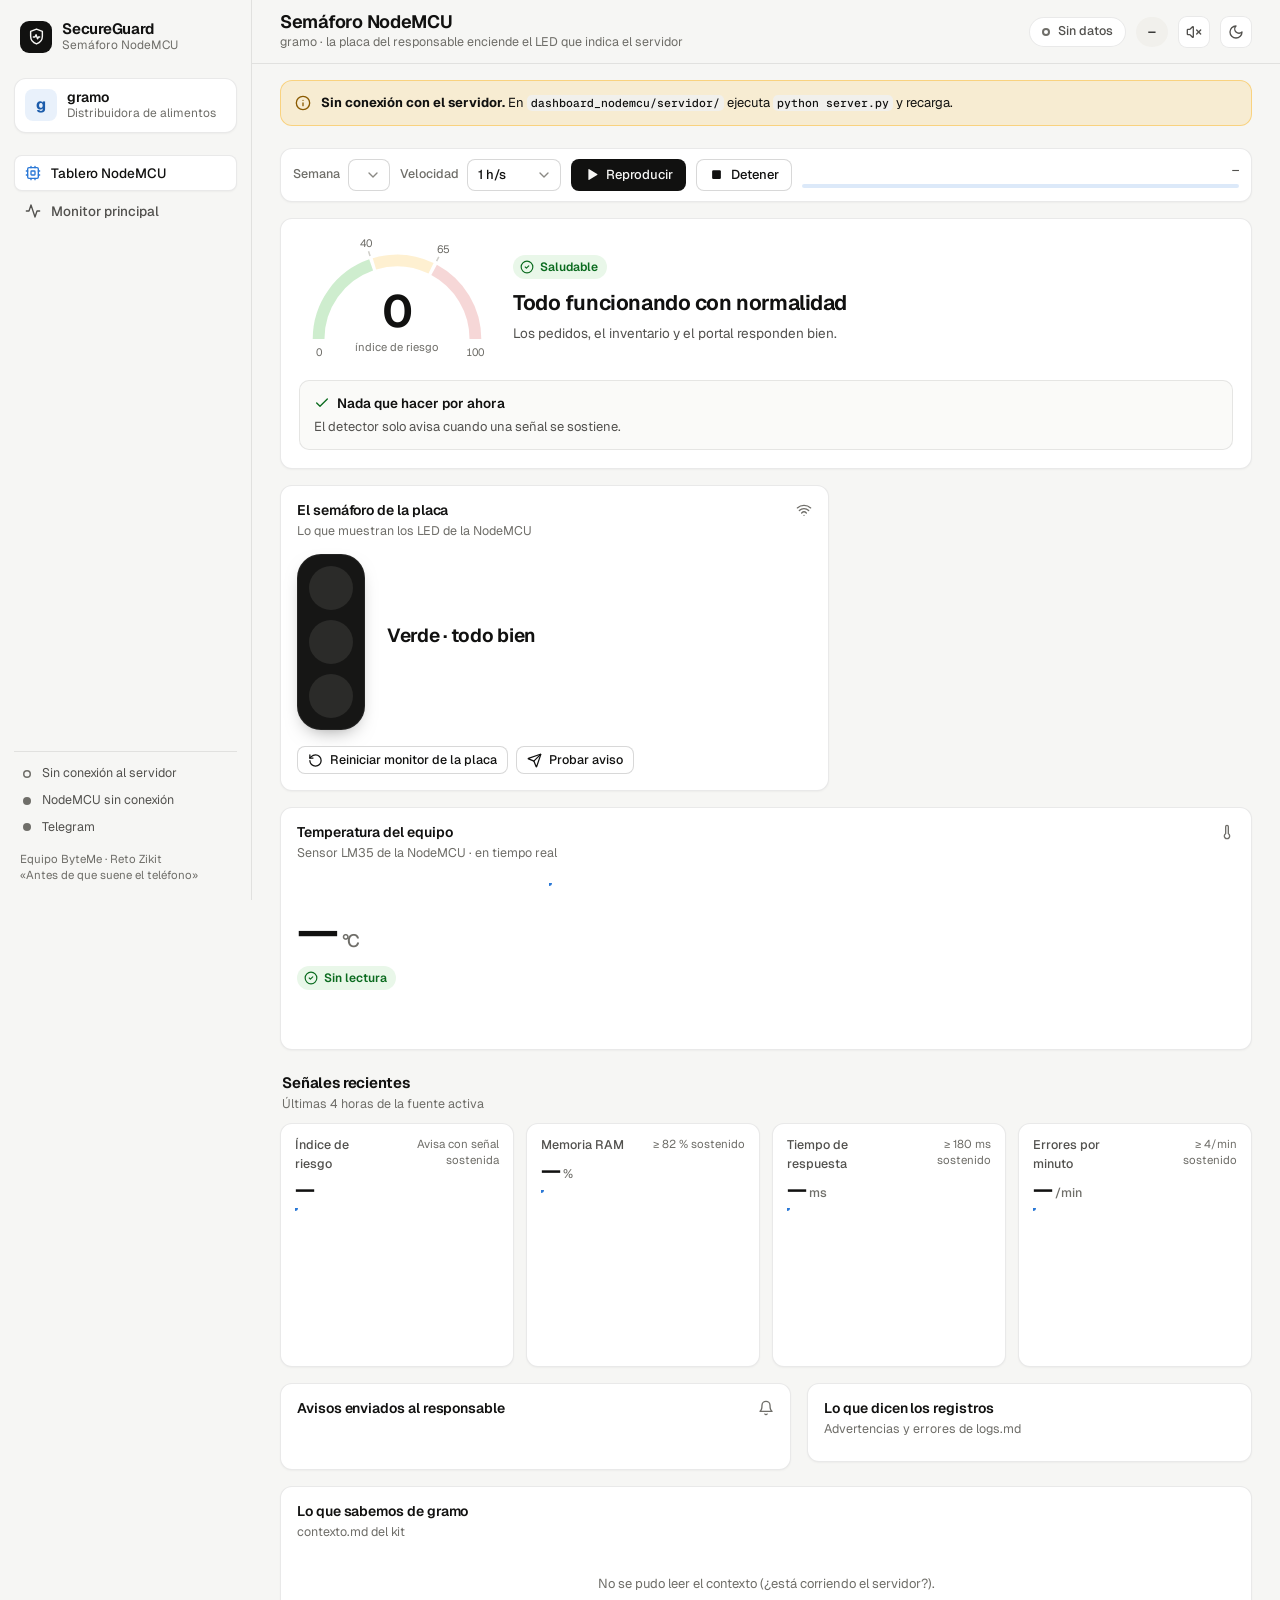
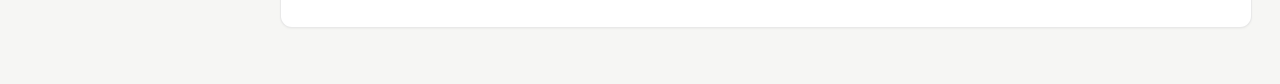
==== commit 94556b63: "feat: actualizacion de firmware, servidor y dashboard web" ====
--- a/dashboard_nodemcu/web/index.html
+++ b/dashboard_nodemcu/web/index.html
@@ -40,6 +40,9 @@
       <symbol id="i-arrow" viewBox="0 0 24 24"><path d="M5 12h14"/><path d="m12 5 7 7-7 7"/></symbol>
       <symbol id="i-wifi" viewBox="0 0 24 24"><path d="M12 20h.01"/><path d="M2 8.82a15 15 0 0 1 20 0"/><path d="M5 12.86a10 10 0 0 1 14 0"/><path d="M8.5 16.43a5 5 0 0 1 7 0"/></symbol>
       <symbol id="i-database" viewBox="0 0 24 24"><ellipse cx="12" cy="5" rx="9" ry="3"/><path d="M3 5v14a9 3 0 0 0 18 0V5"/><path d="M3 12a9 3 0 0 0 18 0"/></symbol>
+      <symbol id="i-vol" viewBox="0 0 24 24"><path d="M11 4.7a.7.7 0 0 0-1.2-.5L6.4 7.6A1.4 1.4 0 0 1 5.4 8H3a1 1 0 0 0-1 1v6a1 1 0 0 0 1 1h2.4a1.4 1.4 0 0 1 1 .4l3.4 3.4a.7.7 0 0 0 1.2-.5z"/><path d="M16 9a5 5 0 0 1 0 6"/><path d="M19.4 18.4a9 9 0 0 0 0-12.8"/></symbol>
+      <symbol id="i-vol-off" viewBox="0 0 24 24"><path d="M11 4.7a.7.7 0 0 0-1.2-.5L6.4 7.6A1.4 1.4 0 0 1 5.4 8H3a1 1 0 0 0-1 1v6a1 1 0 0 0 1 1h2.4a1.4 1.4 0 0 1 1 .4l3.4 3.4a.7.7 0 0 0 1.2-.5z"/><path d="m22 9-6 6"/><path d="m16 9 6 6"/></symbol>
+      <symbol id="i-temp" viewBox="0 0 24 24"><path d="M14 4v10.54a4 4 0 1 1-4 0V4a2 2 0 0 1 4 0Z"/></symbol>
     </defs>
   </svg>
 
@@ -74,6 +77,9 @@
         <div class="top-right">
           <span class="live" id="livePill" data-modo="pausa"><span class="live-dot"></span><span id="liveTxt">Sin datos</span></span>
           <span class="clock" id="reloj">—</span>
+          <button class="icon-btn" id="btnSonido" aria-pressed="false" aria-label="Activar sonido de alerta" title="Activar sonido de alerta">
+            <svg><use href="#i-vol-off"/></svg>
+          </button>
           <button class="icon-btn" id="btnTema" aria-label="Cambiar tema claro u oscuro">
             <svg class="only-light"><use href="#i-moon"/></svg><svg class="only-dark"><use href="#i-sun"/></svg>
           </button>
@@ -144,6 +150,21 @@
           </article>
         </section>
 
+        <section class="card temp-card" aria-label="Temperatura en tiempo real">
+          <div class="card-h">
+            <div><div class="card-t">Temperatura del equipo</div><div class="card-s" id="tempSub">Sensor LM35 de la NodeMCU · en tiempo real</div></div>
+            <svg class="card-ico"><use href="#i-temp"/></svg>
+          </div>
+          <div class="card-b temp-b">
+            <div class="temp-info">
+              <div class="temp-val"><span id="tempVal">—</span><small>°C</small></div>
+              <span class="status" id="tempBadge" data-estado="verde"><svg><use href="#i-ok"/></svg><span>Sin lectura</span></span>
+              <dl class="placa" id="tempDatos"></dl>
+            </div>
+            <div class="chart temp-chart" id="tempChart"></div>
+          </div>
+        </section>
+
         <section class="telemetry">
           <div class="section-h">
             <div><h3>Señales recientes</h3><p id="senalesSub">Últimas 4 horas de la fuente activa</p></div>
--- a/dashboard_nodemcu/web/style.css
+++ b/dashboard_nodemcu/web/style.css
@@ -27,6 +27,16 @@
 .placa dd { margin: 0; font-family: var(--mono); font-size: 12px; color: var(--ink); overflow: hidden; text-overflow: ellipsis; white-space: nowrap; }
 .semaforo-acc { display: flex; flex-wrap: wrap; gap: 8px; margin-top: auto; padding-top: 0; }
 
+.temp-b { display: grid; grid-template-columns: 230px minmax(0, 1fr); gap: 22px; align-items: center; }
+.temp-val { font-size: 46px; font-weight: 650; letter-spacing: -.03em; line-height: 1; font-variant-numeric: tabular-nums; margin-bottom: 12px; }
+.temp-val small { font-size: 18px; font-weight: 500; color: var(--ink-3); margin-left: 4px; }
+.temp-card[data-sin-datos] .temp-val { color: var(--ink-3); }
+
+#btnSonido[aria-pressed="true"] { color: var(--critical); }
+#btnSonido[data-sonando] { animation: sg-pulso 1s ease-in-out infinite; }
+@keyframes sg-pulso { 50% { transform: scale(1.12); } }
+@media (prefers-reduced-motion: reduce) { #btnSonido[data-sonando] { animation: none; } }
+
 .ctx-sys { display: grid; grid-template-columns: repeat(4, minmax(0, 1fr)); gap: 10px; }
 .ctx-item { padding: 11px 13px; border-radius: 10px; border: 1px solid var(--line); background: var(--surface-2); }
 .ctx-item b { display: block; font-size: 13px; font-weight: 600; }
@@ -38,7 +48,7 @@
   .charts-4 { grid-template-columns: repeat(2, minmax(0, 1fr)); }
   .ctx-sys { grid-template-columns: repeat(2, minmax(0, 1fr)); }
 }
-@media (max-width: 980px) { .nm-row { grid-template-columns: minmax(0, 1fr); } }
+@media (max-width: 980px) { .nm-row, .temp-b { grid-template-columns: minmax(0, 1fr); } }
 @media (max-width: 720px) {
   .charts-4, .ctx-sys { grid-template-columns: minmax(0, 1fr); }
   .luz { width: 38px; height: 38px; }
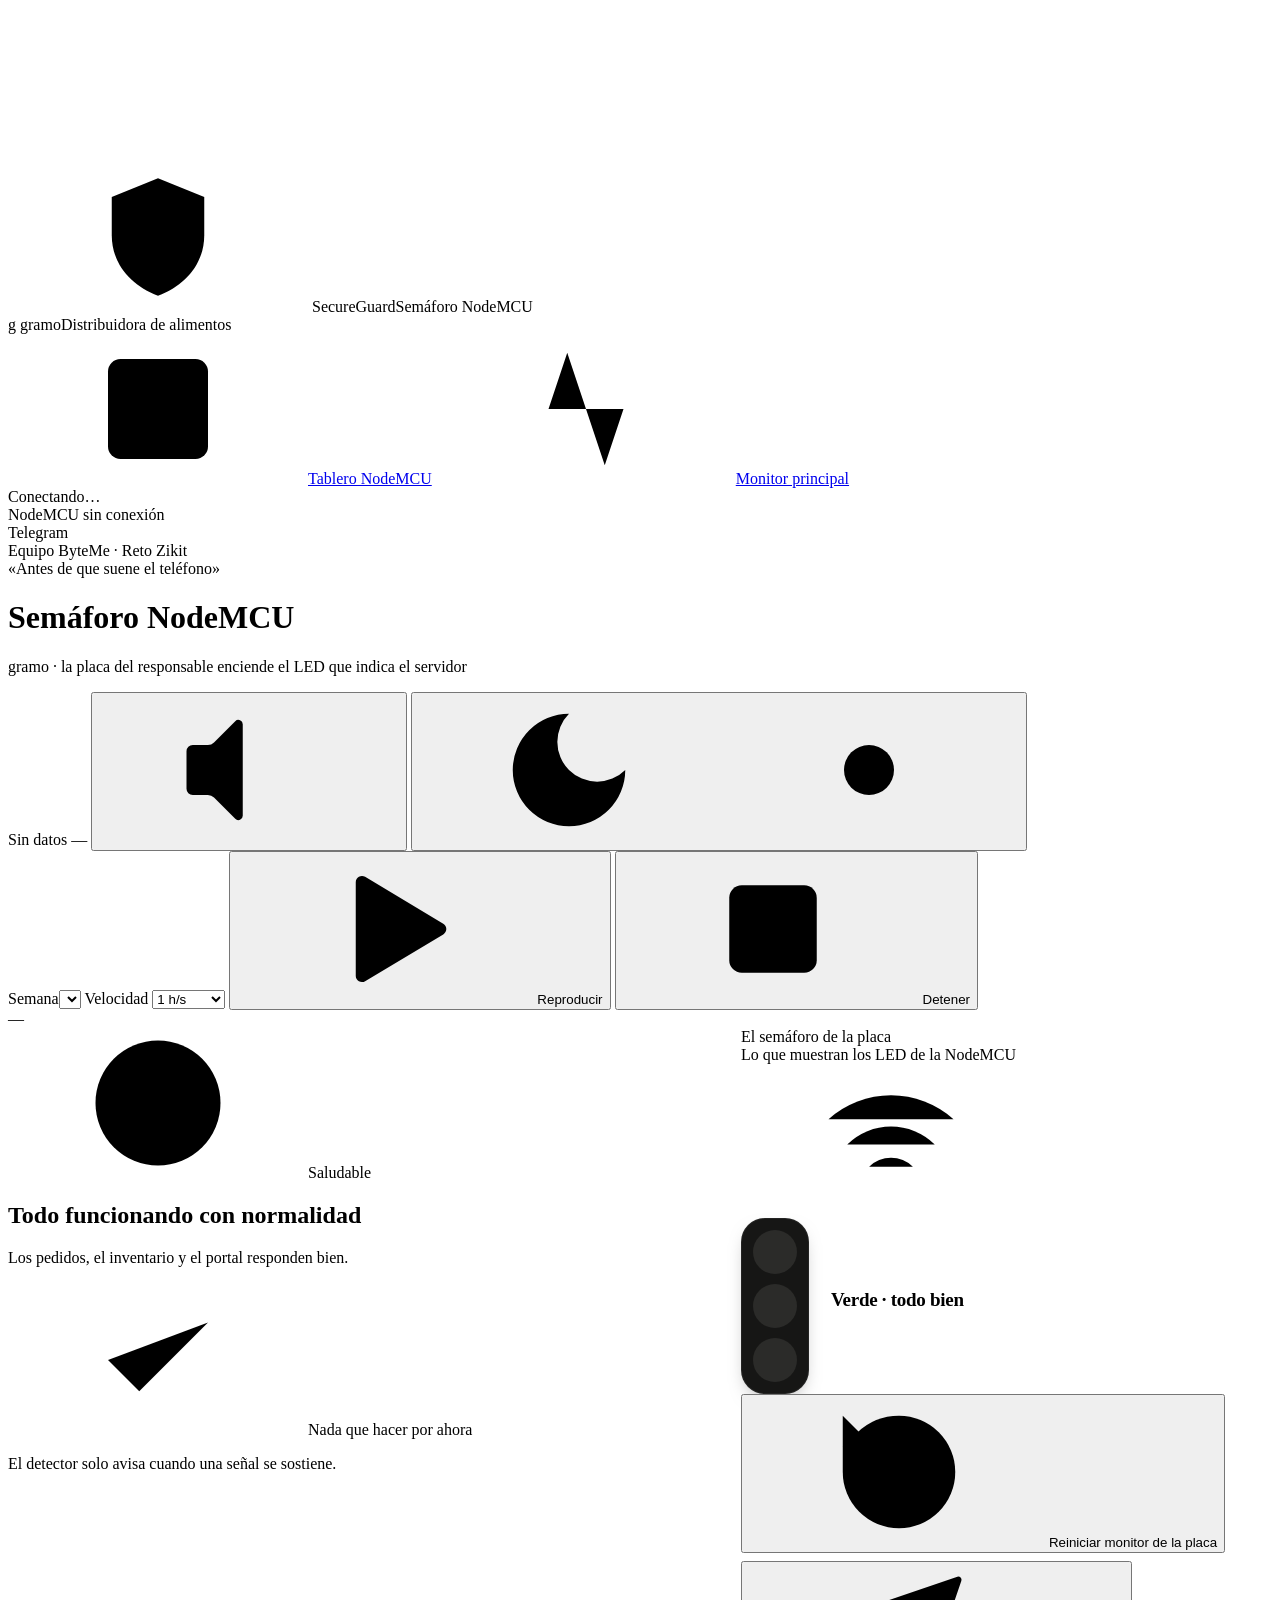
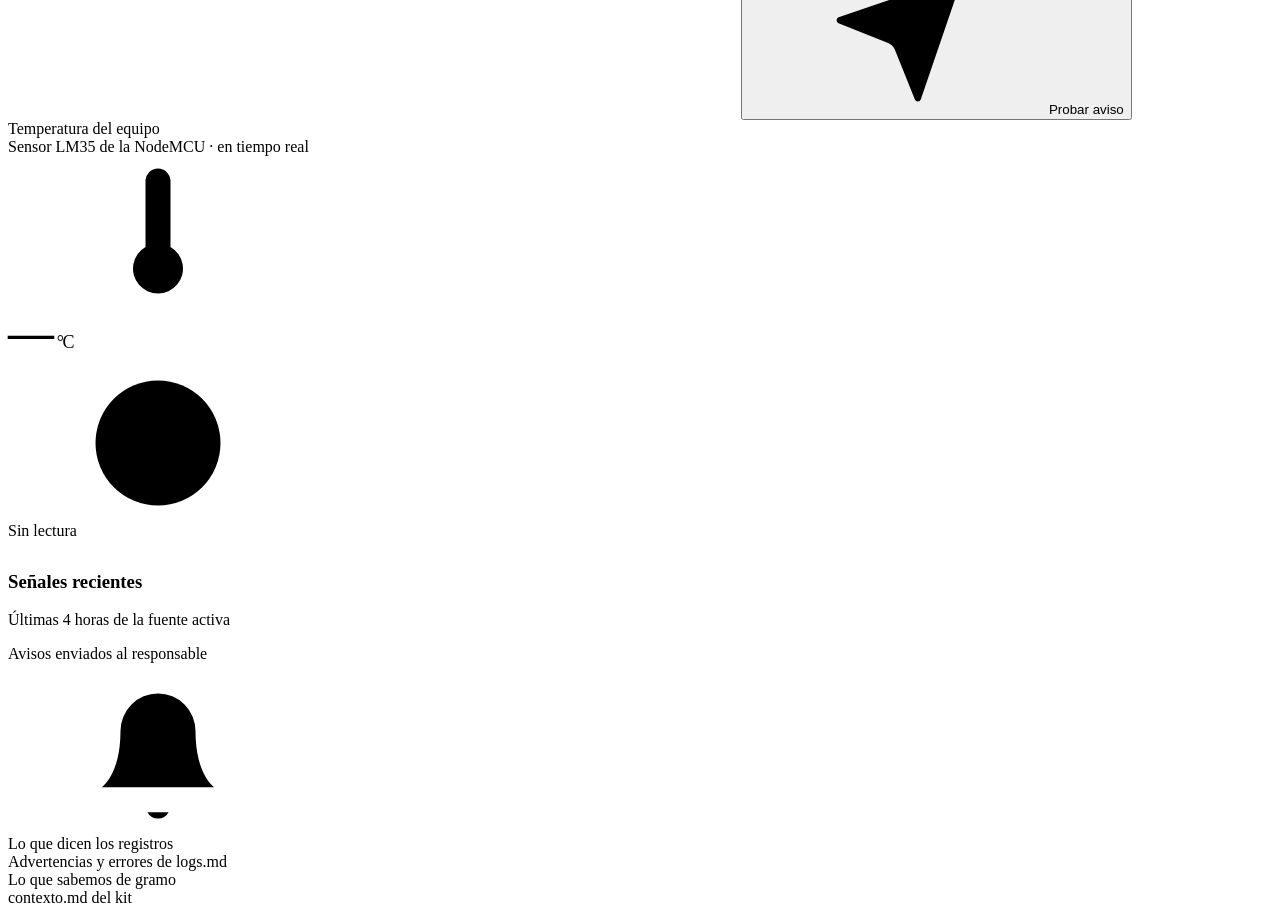
==== commit b3df3f98: "feat: Tablero NodeMCU en vivo enlazado con la placa - Vista "Tablero NodeMCU" del tablero principal " ====
--- a/dashboard_nodemcu/web/index.html
+++ b/dashboard_nodemcu/web/index.html
@@ -9,8 +9,8 @@
   <link rel="preconnect" href="https://fonts.googleapis.com">
   <link rel="preconnect" href="https://fonts.gstatic.com" crossorigin>
   <link href="https://fonts.googleapis.com/css2?family=Geist:wght@400..700&family=Geist+Mono:wght@400..600&display=swap" rel="stylesheet">
-  <!-- Mismo sistema de diseno que el tablero principal (dashboard/) -->
-  <link rel="stylesheet" href="../../dashboard/style.css">
+  <!-- Mismo sistema de diseno que el tablero principal (dashboard/, servido en /nodemcu/dashboard/) -->
+  <link rel="stylesheet" href="dashboard/style.css">
   <link rel="stylesheet" href="style.css">
   <script>
     try { var t = localStorage.getItem("sg-tema"); if (t) document.documentElement.dataset.theme = t; } catch (e) {}
@@ -58,7 +58,7 @@
       </div>
       <nav class="nav">
         <a href="#" class="nav-item" aria-current="page"><svg><use href="#i-cpu"/></svg><span>Tablero NodeMCU</span></a>
-        <a href="http://localhost:9090/" class="nav-item" id="lnkPrincipal"><svg><use href="#i-activity"/></svg><span>Monitor principal</span></a>
+        <a href="/" class="nav-item" id="lnkPrincipal"><svg><use href="#i-activity"/></svg><span>Monitor principal</span></a>
       </nav>
       <div class="side-foot">
         <div class="side-row"><span class="dot" id="dotServidor"></span><span id="txtServidor">Conectando…</span></div>
@@ -77,7 +77,7 @@
         <div class="top-right">
           <span class="live" id="livePill" data-modo="pausa"><span class="live-dot"></span><span id="liveTxt">Sin datos</span></span>
           <span class="clock" id="reloj">—</span>
-          <button class="icon-btn" id="btnSonido" aria-pressed="false" aria-label="Activar sonido de alerta" title="Activar sonido de alerta">
+          <button class="icon-btn btn-sonido" id="btnSonido" aria-pressed="false" aria-label="Activar sonido de alerta" title="Activar sonido de alerta">
             <svg><use href="#i-vol-off"/></svg>
           </button>
           <button class="icon-btn" id="btnTema" aria-label="Cambiar tema claro u oscuro">
@@ -199,7 +199,7 @@
   <div class="tip" id="tip" role="tooltip" hidden></div>
   <div class="toast" id="toast" role="status" aria-live="polite" hidden></div>
 
-  <script src="../../dashboard/charts.js"></script>
+  <script src="dashboard/charts.js"></script>
   <script src="app.js"></script>
 </body>
 </html>
--- a/dashboard_nodemcu/web/style.css
+++ b/dashboard_nodemcu/web/style.css
@@ -32,10 +32,10 @@
 .temp-val small { font-size: 18px; font-weight: 500; color: var(--ink-3); margin-left: 4px; }
 .temp-card[data-sin-datos] .temp-val { color: var(--ink-3); }
 
-#btnSonido[aria-pressed="true"] { color: var(--critical); }
-#btnSonido[data-sonando] { animation: sg-pulso 1s ease-in-out infinite; }
+.btn-sonido[aria-pressed="true"] { color: var(--critical); }
+.btn-sonido[data-sonando] { animation: sg-pulso 1s ease-in-out infinite; }
 @keyframes sg-pulso { 50% { transform: scale(1.12); } }
-@media (prefers-reduced-motion: reduce) { #btnSonido[data-sonando] { animation: none; } }
+@media (prefers-reduced-motion: reduce) { .btn-sonido[data-sonando] { animation: none; } }
 
 .ctx-sys { display: grid; grid-template-columns: repeat(4, minmax(0, 1fr)); gap: 10px; }
 .ctx-item { padding: 11px 13px; border-radius: 10px; border: 1px solid var(--line); background: var(--surface-2); }
